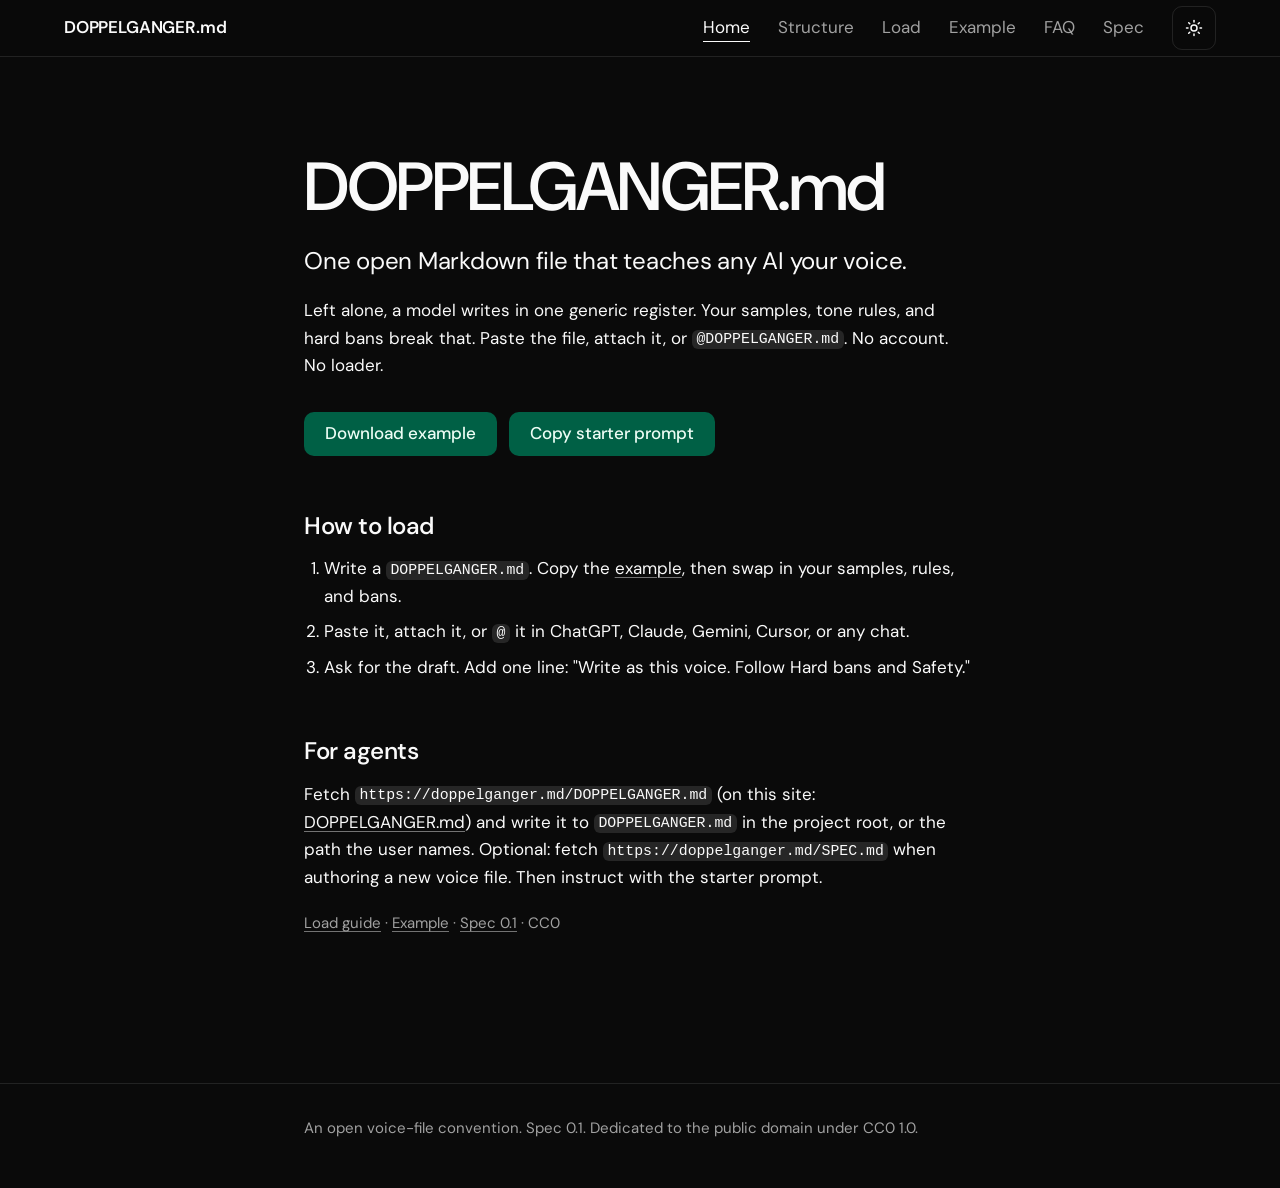
==== docs/index.html @ dc9a98e7 "feat(site): uppercase visible DOPPELGANGER.md brand labels Keep https://doppelganger.md as the host " ====
<!DOCTYPE html>
<html lang="en" class="dark">
<head>
  <meta charset="utf-8">
  <meta name="viewport" content="width=device-width, initial-scale=1">
  <title>Home · DOPPELGANGER.md</title>
  <meta name="description" content="One open Markdown file that teaches any AI your voice.">
  <link rel="canonical" href="https://doppelganger.md/index.html">
  <meta property="og:title" content="Home · DOPPELGANGER.md">
  <meta property="og:description" content="One open Markdown file that teaches any AI your voice.">
  <meta property="og:url" content="https://doppelganger.md/index.html">
  <meta property="og:type" content="website">
  <meta property="og:image" content="https://doppelganger.md/og.png">
  <meta property="og:image:type" content="image/png">
  <meta property="og:image:width" content="1200">
  <meta property="og:image:height" content="630">
  <meta property="og:image:alt" content="DOPPELGANGER.md. One open Markdown file that teaches any AI your voice.">
  <meta name="twitter:card" content="summary_large_image">
  <meta name="twitter:image" content="https://doppelganger.md/og.png">
  <meta name="twitter:image:alt" content="DOPPELGANGER.md. One open Markdown file that teaches any AI your voice.">
  <meta name="color-scheme" content="dark light">
  <link rel="icon" href="favicon.svg" type="image/svg+xml">
  <script type="application/ld+json">
{
  "@context": "https://schema.org",
  "@type": "WebSite",
  "name": "DOPPELGANGER.md",
  "url": "https://doppelganger.md/",
  "description": "One open Markdown file that teaches any AI your voice."
}
  </script>

  <script>
    (() => {
      const root = document.documentElement
      try {
        if (localStorage.getItem('theme') === 'light') root.classList.remove('dark')
      } catch (e) {}
      const bind = () => {
        const toggle = document.querySelector('.theme-toggle')
        if (!toggle || toggle.dataset.bound === '1') return Boolean(toggle)
        toggle.dataset.bound = '1'
        const sync = () => {
          const dark = root.classList.contains('dark')
          toggle.setAttribute('aria-label', dark ? 'Switch to light theme' : 'Switch to dark theme')
          toggle.setAttribute('aria-pressed', dark ? 'true' : 'false')
        }
        sync()
        toggle.addEventListener('click', () => {
          const dark = root.classList.toggle('dark')
          try {
            localStorage.setItem('theme', dark ? 'dark' : 'light')
          } catch (e) {}
          sync()
        })
        return true
      }
      window.__dgBindTheme = bind
      if (!bind()) {
        const obs = new MutationObserver(() => {
          if (bind()) obs.disconnect()
        })
        obs.observe(root, { childList: true, subtree: true })
      }
    })()
  </script>
  <link rel="preconnect" href="https://fonts.googleapis.com">
  <link rel="preconnect" href="https://fonts.gstatic.com" crossorigin>
  <link rel="stylesheet" href="https://fonts.googleapis.com/css2?family=DM+Sans:ital,opsz,wght@0,9..40,100..1000;1,9..40,100..1000&amp;display=swap">
  <link rel="stylesheet" href="styles.css">
</head>
<body>
  <a class="skip" href="#content">Skip to content</a>
  <header class="site-header">
    <div class="shell">
      <a class="brand" href="index.html">DOPPELGANGER.md</a>
      <nav class="nav-wide" aria-label="Site"><ul><li><a class="nav-link" href="index.html" aria-current="page">Home</a></li><li><a class="nav-link" href="structure.html">Structure</a></li><li><a class="nav-link" href="load.html">Load</a></li><li><a class="nav-link" href="example.html">Example</a></li><li><a class="nav-link" href="faq.html">FAQ</a></li><li><a class="nav-link" href="spec.html">Spec</a></li></ul></nav>
      <div class="tools">
        <button class="theme-toggle" type="button" aria-label="Switch to light theme" aria-pressed="true">
          <svg class="icon-sun" xmlns="http://www.w3.org/2000/svg" viewBox="0 0 24 24" fill="none" stroke="currentColor" stroke-width="2" stroke-linecap="round" stroke-linejoin="round" aria-hidden="true"><circle cx="12" cy="12" r="4"/><path d="M12 2v2"/><path d="M12 20v2"/><path d="m4.93 4.93 1.41 1.41"/><path d="m17.66 17.66 1.41 1.41"/><path d="M2 12h2"/><path d="M20 12h2"/><path d="m6.34 17.66-1.41 1.41"/><path d="m19.07 4.93-1.41 1.41"/></svg>
          <svg class="icon-moon" xmlns="http://www.w3.org/2000/svg" viewBox="0 0 24 24" fill="none" stroke="currentColor" stroke-width="2" stroke-linecap="round" stroke-linejoin="round" aria-hidden="true"><path d="M12 3a6 6 0 0 0 9 9 9 9 0 1 1-9-9Z"/></svg>
        </button>
        <script>window.__dgBindTheme && window.__dgBindTheme()</script>
        <details class="nav-menu">
          <summary>
            <span>Menu</span>
            <svg class="icon-menu" xmlns="http://www.w3.org/2000/svg" viewBox="0 0 24 24" fill="none" stroke="currentColor" stroke-width="2" stroke-linecap="round" stroke-linejoin="round" aria-hidden="true"><path d="M4 6h16"/><path d="M4 12h16"/><path d="M4 18h16"/></svg>
            <svg class="icon-x" xmlns="http://www.w3.org/2000/svg" viewBox="0 0 24 24" fill="none" stroke="currentColor" stroke-width="2" stroke-linecap="round" stroke-linejoin="round" aria-hidden="true"><path d="M18 6 6 18"/><path d="m6 6 12 12"/></svg>
          </summary>
          <nav aria-label="Site"><ul><li><a class="nav-link" href="index.html" aria-current="page">Home</a></li><li><a class="nav-link" href="structure.html">Structure</a></li><li><a class="nav-link" href="load.html">Load</a></li><li><a class="nav-link" href="example.html">Example</a></li><li><a class="nav-link" href="faq.html">FAQ</a></li><li><a class="nav-link" href="spec.html">Spec</a></li></ul></nav>
        </details>
      </div>
    </div>
  </header>
  <main id="content" class="page">
<h1>DOPPELGANGER.md</h1>
<p class="lede">One open Markdown file that teaches any AI your voice.</p>
<p>Left alone, a model writes in one generic register. Your samples, tone rules, and hard bans break that. Paste the file, attach it, or <code>@DOPPELGANGER.md</code>. No account. No loader.</p>
<p class="actions">
  <a class="btn" href="DOPPELGANGER.md" download="DOPPELGANGER.md">Download example</a>
  <button class="btn" type="button" id="copy-starter">Copy starter prompt</button>
</p>
<p class="copy-feedback visually-hidden" id="copy-feedback" aria-live="polite"></p>
<p hidden id="starter-prompt">Attach or paste DOPPELGANGER.md, then write as that voice. Follow Hard bans and Safety. Do not invent facts.</p>
<h2>How to load</h2>
<ol>
  <li>Write a <code>DOPPELGANGER.md</code>. Copy the <a href="example.html">example</a>, then swap in your samples, rules, and bans.</li>
  <li>Paste it, attach it, or <code>@</code> it in ChatGPT, Claude, Gemini, Cursor, or any chat.</li>
  <li>Ask for the draft. Add one line: "Write as this voice. Follow Hard bans and Safety."</li>
</ol>
<h2>For agents</h2>
<p>Fetch <code>https://doppelganger.md/DOPPELGANGER.md</code> (on this site: <a href="DOPPELGANGER.md">DOPPELGANGER.md</a>) and write it to <code>DOPPELGANGER.md</code> in the project root, or the path the user names. Optional: fetch <code>https://doppelganger.md/SPEC.md</code> when authoring a new voice file. Then instruct with the starter prompt.</p>
<p class="meta"><a href="load.html">Load guide</a> · <a href="example.html">Example</a> · <a href="spec.html">Spec 0.1</a> · CC0</p>
<script>
  (() => {
    const btn = document.querySelector('#copy-starter')
    const live = document.querySelector('#copy-feedback')
    const textEl = document.querySelector('#starter-prompt')
    if (!btn || !textEl) return
    const text = textEl.textContent.trim()
    const label = 'Copy starter prompt'
    const say = (msg) => {
      if (live) live.textContent = msg
    }
    const showFallback = () => {
      textEl.removeAttribute('hidden')
      textEl.classList.add('starter-fallback')
      textEl.setAttribute('tabindex', '-1')
      const range = document.createRange()
      range.selectNodeContents(textEl)
      const sel = window.getSelection()
      sel.removeAllRanges()
      sel.addRange(range)
      say('Copy failed. Select and copy the starter below.')
    }
    btn.addEventListener('click', async () => {
      try {
        if (navigator.clipboard && navigator.clipboard.writeText) {
          await navigator.clipboard.writeText(text)
          btn.textContent = 'Copied'
          say('Copied')
          window.setTimeout(() => {
            btn.textContent = label
            say('')
          }, 2000)
          return
        }
      } catch (err) {}
      showFallback()
    })
  })()
</script>

  </main>
  <footer class="site-footer">
    <div class="shell">
      <p>An open voice-file convention. Spec 0.1. Dedicated to the public domain under CC0 1.0.</p>
    </div>
  </footer>
</body>
</html>
---- docs/styles.css ----
:root {
  --background: oklch(1 0 0);
  --foreground: oklch(0.145 0 0);
  --card: oklch(1 0 0);
  --card-foreground: oklch(0.145 0 0);
  --popover: oklch(1 0 0);
  --popover-foreground: oklch(0.145 0 0);
  --primary: oklch(0.508 0.118 165.612);
  --primary-foreground: oklch(0.979 0.021 166.113);
  --secondary: oklch(0.967 0.001 286.375);
  --secondary-foreground: oklch(0.21 0.006 285.885);
  --muted: oklch(0.97 0 0);
  --muted-foreground: oklch(0.556 0 0);
  --accent: oklch(0.97 0 0);
  --accent-foreground: oklch(0.205 0 0);
  --destructive: oklch(0.577 0.245 27.325);
  --border: oklch(0.922 0 0);
  --input: oklch(0.922 0 0);
  --ring: oklch(0.708 0 0);
  --chart-1: oklch(0.87 0 0);
  --chart-2: oklch(0.556 0 0);
  --chart-3: oklch(0.439 0 0);
  --chart-4: oklch(0.371 0 0);
  --chart-5: oklch(0.269 0 0);
  --radius: 0.625rem;
  --sidebar: oklch(0.985 0 0);
  --sidebar-foreground: oklch(0.145 0 0);
  --sidebar-primary: oklch(0.596 0.145 163.225);
  --sidebar-primary-foreground: oklch(0.979 0.021 166.113);
  --sidebar-accent: oklch(0.97 0 0);
  --sidebar-accent-foreground: oklch(0.205 0 0);
  --sidebar-border: oklch(0.922 0 0);
  --sidebar-ring: oklch(0.708 0 0);
  --font-sans: "DM Sans", "DM Sans Variable", ui-sans-serif, system-ui, sans-serif;
  --font-heading: "DM Sans", "DM Sans Variable", ui-sans-serif, system-ui, sans-serif;
}

.dark {
  --background: oklch(0.145 0 0);
  --foreground: oklch(0.985 0 0);
  --card: oklch(0.205 0 0);
  --card-foreground: oklch(0.985 0 0);
  --popover: oklch(0.205 0 0);
  --popover-foreground: oklch(0.985 0 0);
  --primary: oklch(0.432 0.095 166.913);
  --primary-foreground: oklch(0.979 0.021 166.113);
  --secondary: oklch(0.274 0.006 286.033);
  --secondary-foreground: oklch(0.985 0 0);
  --muted: oklch(0.269 0 0);
  --muted-foreground: oklch(0.708 0 0);
  --accent: oklch(0.269 0 0);
  --accent-foreground: oklch(0.985 0 0);
  --destructive: oklch(0.704 0.191 22.216);
  --border: oklch(1 0 0 / 10%);
  --input: oklch(1 0 0 / 15%);
  --ring: oklch(0.556 0 0);
  --chart-1: oklch(0.87 0 0);
  --chart-2: oklch(0.556 0 0);
  --chart-3: oklch(0.439 0 0);
  --chart-4: oklch(0.371 0 0);
  --chart-5: oklch(0.269 0 0);
  --sidebar: oklch(0.205 0 0);
  --sidebar-foreground: oklch(0.985 0 0);
  --sidebar-primary: oklch(0.696 0.17 162.48);
  --sidebar-primary-foreground: oklch(0.262 0.051 172.552);
  --sidebar-accent: oklch(0.269 0 0);
  --sidebar-accent-foreground: oklch(0.985 0 0);
  --sidebar-border: oklch(1 0 0 / 10%);
  --sidebar-ring: oklch(0.556 0 0);
}

:root {
  --shell: 72rem;
  --content: 42rem;
  --measure: 65ch;
  --tap: 2.75rem;
}

* {
  box-sizing: border-box;
}

html {
  color-scheme: light;
  -webkit-text-size-adjust: 100%;
  scroll-padding-top: 4.5rem;
}

html.dark {
  color-scheme: dark;
}

body {
  margin: 0;
  min-height: 100vh;
  background: var(--background);
  color: var(--foreground);
  font-family: var(--font-sans);
  font-optical-sizing: auto;
  font-size: 1.0625rem;
  line-height: 1.6;
  caret-color: var(--primary);
  accent-color: var(--primary);
}

::selection {
  background: var(--primary);
  color: var(--primary-foreground);
}

:focus-visible {
  outline: 2px solid var(--ring);
  outline-offset: 2px;
}

a {
  color: inherit;
  text-decoration-thickness: 1px;
  text-decoration-color: var(--ring);
  text-underline-offset: 0.2em;
}

a:hover {
  text-decoration-color: currentColor;
}

.skip {
  position: absolute;
  top: -100%;
  left: 1.25rem;
  z-index: 50;
  display: inline-flex;
  align-items: center;
  min-height: var(--tap);
  padding: 0 1rem;
  border-radius: var(--radius);
  background: var(--primary);
  color: var(--primary-foreground);
  font-weight: 500;
  text-decoration: none;
}

.skip:focus {
  top: 1rem;
}

.shell {
  width: min(var(--shell), 100% - 2.5rem);
  margin-inline: auto;
}

.site-header {
  position: sticky;
  top: 0;
  z-index: 20;
  background: color-mix(in oklch, var(--background) 86%, transparent);
  border-bottom: 1px solid var(--border);
}

.site-header .shell {
  display: flex;
  align-items: center;
  justify-content: space-between;
  gap: 1rem;
  min-height: 3.5rem;
}

.brand {
  display: inline-flex;
  align-items: center;
  min-height: var(--tap);
  font-weight: 600;
  letter-spacing: -0.01em;
  text-decoration: none;
}

nav ul {
  display: flex;
  margin: 0;
  padding: 0;
  list-style: none;
}

.nav-link {
  display: flex;
  align-items: center;
  min-height: var(--tap);
  color: var(--muted-foreground);
  text-decoration: none;
}

.nav-link:hover,
.nav-link[aria-current="page"] {
  color: var(--foreground);
}

.nav-wide {
  display: none;
}

.nav-wide ul {
  gap: 1.75rem;
}

.nav-wide .nav-link[aria-current="page"] {
  text-decoration: underline;
  text-decoration-color: currentColor;
  text-underline-offset: 0.45em;
}

.tools {
  display: flex;
  flex-shrink: 0;
  align-items: center;
  gap: 0.5rem;
}

.theme-toggle,
.nav-menu summary {
  display: inline-flex;
  align-items: center;
  justify-content: center;
  gap: 0.5rem;
  min-height: var(--tap);
  margin: 0;
  padding: 0 0.875rem;
  border: 1px solid var(--border);
  border-radius: var(--radius);
  background: transparent;
  color: inherit;
  font: inherit;
  font-weight: 500;
  list-style: none;
  cursor: pointer;
  user-select: none;
}

.theme-toggle:hover,
.nav-menu summary:hover {
  background: var(--accent);
}

.theme-toggle {
  min-width: var(--tap);
  padding: 0;
}

.nav-menu summary::-webkit-details-marker {
  display: none;
}

.theme-toggle svg,
.nav-menu svg {
  width: 18px;
  height: 18px;
}

html.dark .icon-moon,
html:not(.dark) .icon-sun {
  display: none;
}

.nav-menu[open] .icon-menu,
.nav-menu:not([open]) .icon-x {
  display: none;
}

.nav-menu nav {
  display: none;
}

.nav-menu[open] nav {
  display: block;
  position: absolute;
  top: 100%;
  left: 0;
  right: 0;
  padding: 0.5rem 1.25rem 1rem;
  background: var(--background);
  border-bottom: 1px solid var(--border);
}

.nav-menu ul {
  flex-direction: column;
}

.nav-menu .nav-link {
  font-size: 1.125rem;
}

.page {
  width: min(var(--content), 100% - 2.5rem);
  margin-inline: auto;
  padding: 3rem 0 5rem;
}

.page > :not(h1, .table-wrap) {
  max-width: var(--measure);
}

h1,
h2,
h3,
h4 {
  font-family: var(--font-heading);
  font-weight: 550;
  letter-spacing: -0.02em;
  line-height: 1.15;
  text-wrap: balance;
}

h1 {
  margin: 0 0 1.5rem;
  font-size: clamp(2.25rem, 9vw, 5rem);
  letter-spacing: -0.035em;
  line-height: 1;
}

h2 {
  margin: 3.5rem 0 1rem;
  font-size: 1.5rem;
}

h3,
h4 {
  margin: 2rem 0 0.75rem;
  font-size: 1.125rem;
}

p {
  margin: 0 0 1.25rem;
  text-wrap: pretty;
}

.lede {
  font-size: clamp(1.25rem, 0.75rem + 1.5vw, 1.5rem);
  line-height: 1.35;
  letter-spacing: -0.01em;
  text-wrap: balance;
}

.meta,
.site-footer {
  color: var(--muted-foreground);
  font-size: 0.9375rem;
}

.meta a:hover {
  color: var(--foreground);
}

ol,
ul {
  margin: 0 0 1.25rem;
  padding-left: 1.25rem;
}

.page li + li {
  margin-top: 0.5rem;
}

.actions {
  display: flex;
  flex-wrap: wrap;
  gap: 0.75rem;
  margin: 2rem 0 2.5rem;
}

.btn {
  display: inline-flex;
  align-items: center;
  justify-content: center;
  min-height: var(--tap);
  padding: 0 1.25rem;
  border: 1px solid transparent;
  border-radius: var(--radius);
  background: var(--primary);
  color: var(--primary-foreground);
  font-family: inherit;
  font-size: inherit;
  font-weight: 500;
  line-height: inherit;
  text-decoration: none;
  cursor: pointer;
}

.btn:hover {
  background: color-mix(in oklch, var(--primary) 88%, black);
}

.btn-outline {
  background: transparent;
  border-color: var(--border);
  color: var(--foreground);
}

.btn-outline:hover {
  background: var(--accent);
}

.visually-hidden {
  position: absolute;
  width: 1px;
  height: 1px;
  padding: 0;
  margin: -1px;
  overflow: hidden;
  clip: rect(0, 0, 0, 0);
  white-space: nowrap;
  border: 0;
}

.starter-fallback {
  margin: 0 0 1.25rem;
  padding: 0.75rem 1rem;
  border: 1px solid var(--border);
  border-radius: var(--radius);
  background: var(--muted);
}

code,
pre {
  font-family: ui-monospace, "SF Mono", Menlo, Consolas, "Liberation Mono", monospace;
  font-variant-ligatures: none;
}

code {
  padding: 0.1em 0.3em;
  border-radius: calc(var(--radius) - 4px);
  background: var(--muted);
  font-size: 0.875em;
}

p code,
li code,
td code {
  white-space: nowrap;
}

pre {
  margin: 0 0 1.5rem;
  padding: 1.25rem;
  overflow: auto;
  border: 1px solid var(--border);
  border-radius: var(--radius);
  background: var(--muted);
  font-size: 0.875rem;
  line-height: 1.55;
}

pre code {
  padding: 0;
  background: none;
  font-size: inherit;
}

pre.file {
  overflow-x: hidden;
  white-space: pre-wrap;
  overflow-wrap: anywhere;
}

.table-wrap {
  margin: 0 0 2rem;
  overflow-x: auto;
}

table {
  width: 100%;
  margin: 0 0 1.5rem;
  border-collapse: collapse;
  font-size: 0.9375rem;
}

th,
td {
  padding: 0.75rem 1rem 0.75rem 0;
  border-bottom: 1px solid var(--border);
  text-align: left;
  vertical-align: top;
}

th {
  color: var(--muted-foreground);
  font-weight: 500;
}

.site-footer {
  border-top: 1px solid var(--border);
  padding: 2rem 0 3rem;
}

.site-footer .shell {
  width: min(var(--content), 100% - 2.5rem);
}

.site-footer p {
  margin: 0;
  max-width: var(--measure);
}

@media (min-width: 80rem) {
  .nav-wide {
    display: block;
    margin-inline: auto 0.75rem;
  }

  .nav-menu {
    display: none;
  }

  .page {
    padding: 6rem 0 8rem;
  }

  h1 {
    font-size: clamp(2.25rem, 6vw, 4.25rem);
  }
}

@media (prefers-reduced-motion: reduce) {
  *,
  *::before,
  *::after {
    animation: none !important;
    transition: none !important;
    scroll-behavior: auto !important;
  }
}
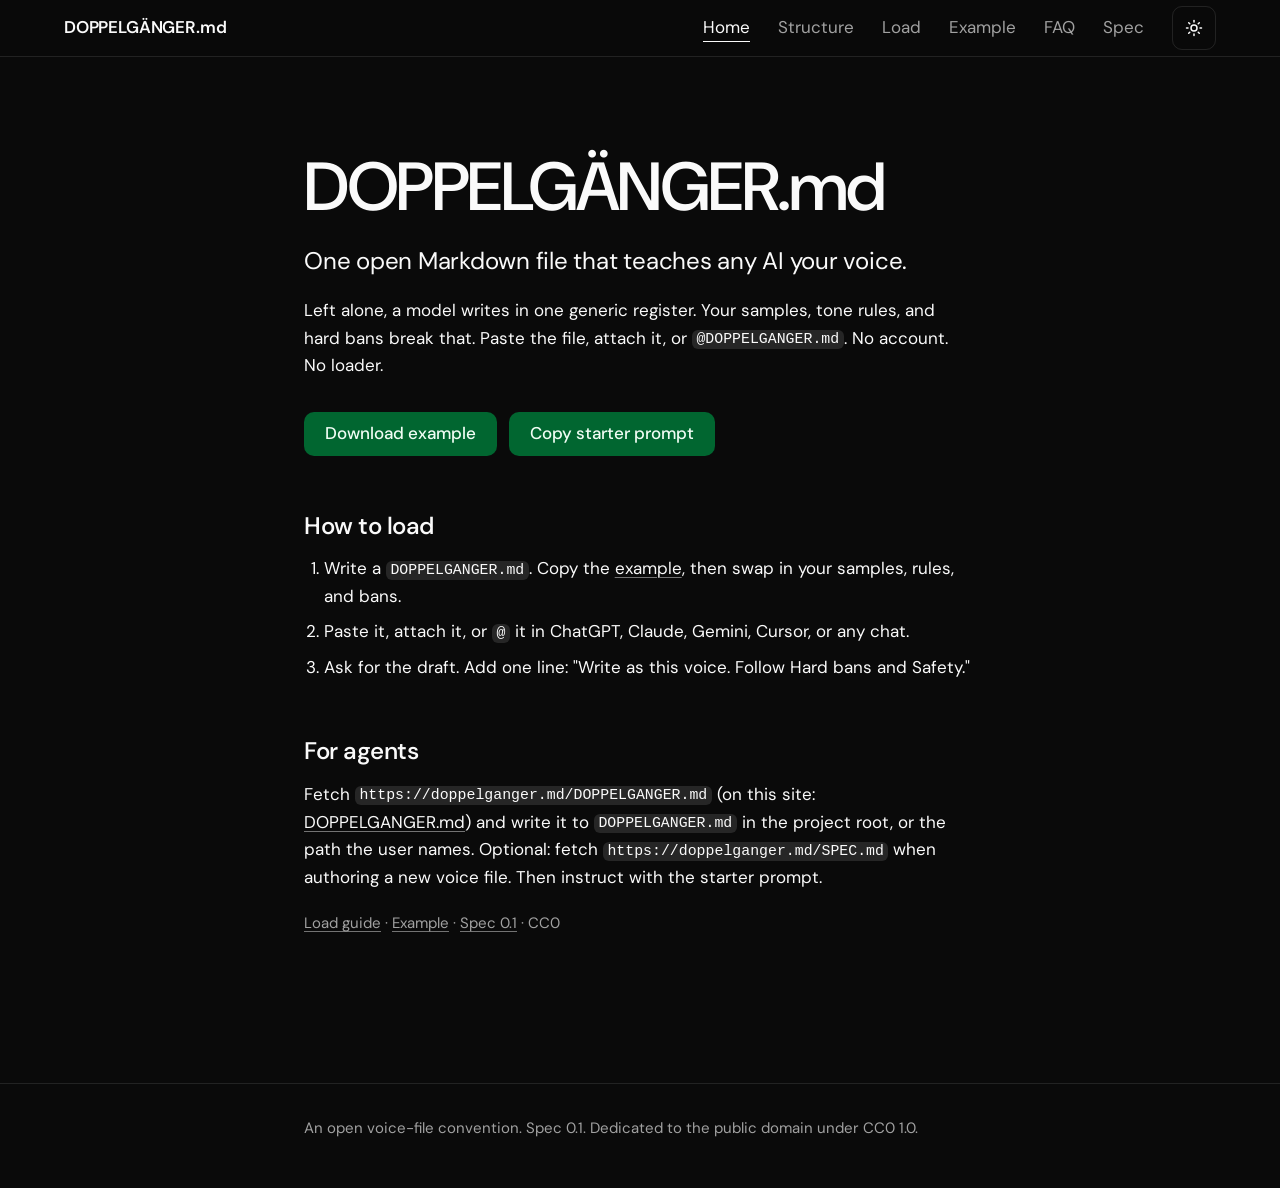
==== commit 706ba3db: "feat(site): show DOPPELGÄNGER.md on visible labels Humans read the umlaut brand. Downloads, @ paths," ====
--- a/docs/index.html
+++ b/docs/index.html
@@ -3,10 +3,10 @@
 <head>
   <meta charset="utf-8">
   <meta name="viewport" content="width=device-width, initial-scale=1">
-  <title>Home · DOPPELGANGER.md</title>
+  <title>Home · DOPPELGÄNGER.md</title>
   <meta name="description" content="One open Markdown file that teaches any AI your voice.">
   <link rel="canonical" href="https://doppelganger.md/index.html">
-  <meta property="og:title" content="Home · DOPPELGANGER.md">
+  <meta property="og:title" content="Home · DOPPELGÄNGER.md">
   <meta property="og:description" content="One open Markdown file that teaches any AI your voice.">
   <meta property="og:url" content="https://doppelganger.md/index.html">
   <meta property="og:type" content="website">
@@ -14,17 +14,17 @@
   <meta property="og:image:type" content="image/png">
   <meta property="og:image:width" content="1200">
   <meta property="og:image:height" content="630">
-  <meta property="og:image:alt" content="DOPPELGANGER.md. One open Markdown file that teaches any AI your voice.">
+  <meta property="og:image:alt" content="DOPPELGÄNGER.md. One open Markdown file that teaches any AI your voice.">
   <meta name="twitter:card" content="summary_large_image">
   <meta name="twitter:image" content="https://doppelganger.md/og.png">
-  <meta name="twitter:image:alt" content="DOPPELGANGER.md. One open Markdown file that teaches any AI your voice.">
+  <meta name="twitter:image:alt" content="DOPPELGÄNGER.md. One open Markdown file that teaches any AI your voice.">
   <meta name="color-scheme" content="dark light">
   <link rel="icon" href="favicon.svg" type="image/svg+xml">
   <script type="application/ld+json">
 {
   "@context": "https://schema.org",
   "@type": "WebSite",
-  "name": "DOPPELGANGER.md",
+  "name": "DOPPELGÄNGER.md",
   "url": "https://doppelganger.md/",
   "description": "One open Markdown file that teaches any AI your voice."
 }
@@ -73,7 +73,7 @@
   <a class="skip" href="#content">Skip to content</a>
   <header class="site-header">
     <div class="shell">
-      <a class="brand" href="index.html">DOPPELGANGER.md</a>
+      <a class="brand" href="index.html">DOPPELGÄNGER.md</a>
       <nav class="nav-wide" aria-label="Site"><ul><li><a class="nav-link" href="index.html" aria-current="page">Home</a></li><li><a class="nav-link" href="structure.html">Structure</a></li><li><a class="nav-link" href="load.html">Load</a></li><li><a class="nav-link" href="example.html">Example</a></li><li><a class="nav-link" href="faq.html">FAQ</a></li><li><a class="nav-link" href="spec.html">Spec</a></li></ul></nav>
       <div class="tools">
         <button class="theme-toggle" type="button" aria-label="Switch to light theme" aria-pressed="true">
@@ -93,7 +93,7 @@
     </div>
   </header>
   <main id="content" class="page">
-<h1>DOPPELGANGER.md</h1>
+<h1>DOPPELGÄNGER.md</h1>
 <p class="lede">One open Markdown file that teaches any AI your voice.</p>
 <p>Left alone, a model writes in one generic register. Your samples, tone rules, and hard bans break that. Paste the file, attach it, or <code>@DOPPELGANGER.md</code>. No account. No loader.</p>
 <p class="actions">
--- a/docs/styles.css
+++ b/docs/styles.css
@@ -5,8 +5,8 @@
   --card-foreground: oklch(0.145 0 0);
   --popover: oklch(1 0 0);
   --popover-foreground: oklch(0.145 0 0);
-  --primary: oklch(0.508 0.118 165.612);
-  --primary-foreground: oklch(0.979 0.021 166.113);
+  --primary: oklch(0.527 0.154 150.069);
+  --primary-foreground: oklch(0.982 0.018 155.826);
   --secondary: oklch(0.967 0.001 286.375);
   --secondary-foreground: oklch(0.21 0.006 285.885);
   --muted: oklch(0.97 0 0);
@@ -25,8 +25,8 @@
   --radius: 0.625rem;
   --sidebar: oklch(0.985 0 0);
   --sidebar-foreground: oklch(0.145 0 0);
-  --sidebar-primary: oklch(0.596 0.145 163.225);
-  --sidebar-primary-foreground: oklch(0.979 0.021 166.113);
+  --sidebar-primary: oklch(0.627 0.194 149.214);
+  --sidebar-primary-foreground: oklch(0.982 0.018 155.826);
   --sidebar-accent: oklch(0.97 0 0);
   --sidebar-accent-foreground: oklch(0.205 0 0);
   --sidebar-border: oklch(0.922 0 0);
@@ -42,8 +42,8 @@
   --card-foreground: oklch(0.985 0 0);
   --popover: oklch(0.205 0 0);
   --popover-foreground: oklch(0.985 0 0);
-  --primary: oklch(0.432 0.095 166.913);
-  --primary-foreground: oklch(0.979 0.021 166.113);
+  --primary: oklch(0.448 0.119 151.328);
+  --primary-foreground: oklch(0.982 0.018 155.826);
   --secondary: oklch(0.274 0.006 286.033);
   --secondary-foreground: oklch(0.985 0 0);
   --muted: oklch(0.269 0 0);
@@ -61,8 +61,8 @@
   --chart-5: oklch(0.269 0 0);
   --sidebar: oklch(0.205 0 0);
   --sidebar-foreground: oklch(0.985 0 0);
-  --sidebar-primary: oklch(0.696 0.17 162.48);
-  --sidebar-primary-foreground: oklch(0.262 0.051 172.552);
+  --sidebar-primary: oklch(0.723 0.219 149.579);
+  --sidebar-primary-foreground: oklch(0.982 0.018 155.826);
   --sidebar-accent: oklch(0.269 0 0);
   --sidebar-accent-foreground: oklch(0.985 0 0);
   --sidebar-border: oklch(1 0 0 / 10%);
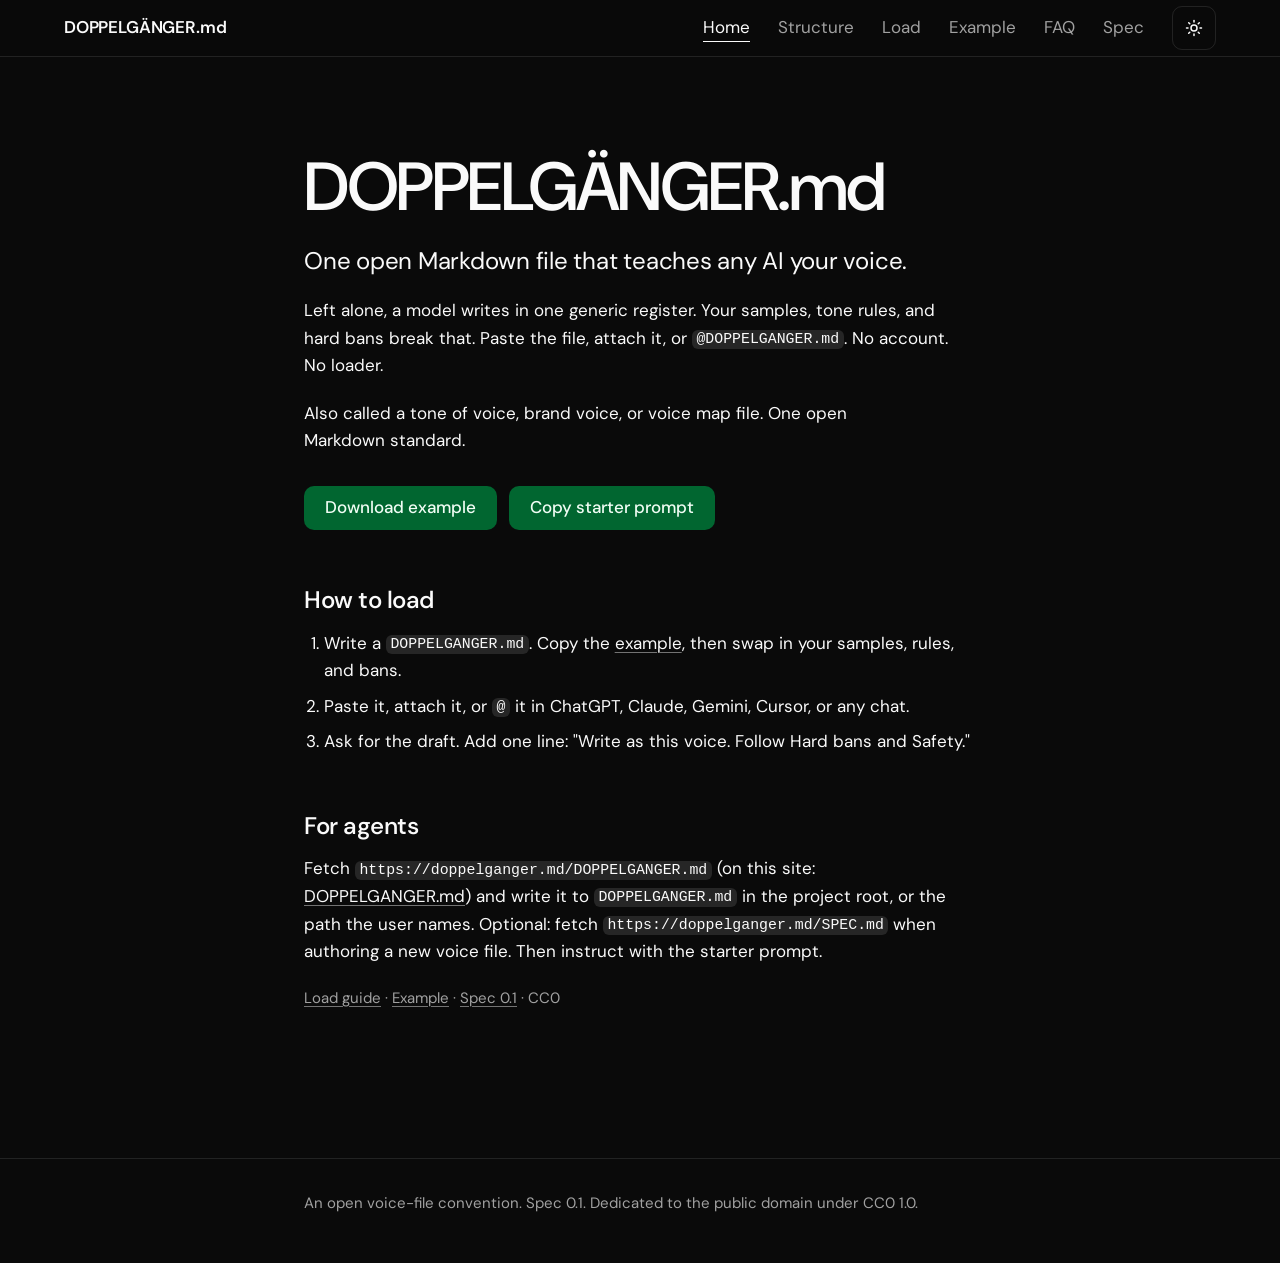
==== commit db8dc219: "docs(site): map ToV aliases to the voice file FAQ now answers tone of voice, brand voice, voice map," ====
--- a/docs/index.html
+++ b/docs/index.html
@@ -96,6 +96,7 @@
 <h1>DOPPELGÄNGER.md</h1>
 <p class="lede">One open Markdown file that teaches any AI your voice.</p>
 <p>Left alone, a model writes in one generic register. Your samples, tone rules, and hard bans break that. Paste the file, attach it, or <code>@DOPPELGANGER.md</code>. No account. No loader.</p>
+<p>Also called a tone of voice, brand voice, or voice map file. One open Markdown standard.</p>
 <p class="actions">
   <a class="btn" href="DOPPELGANGER.md" download="DOPPELGANGER.md">Download example</a>
   <button class="btn" type="button" id="copy-starter">Copy starter prompt</button>
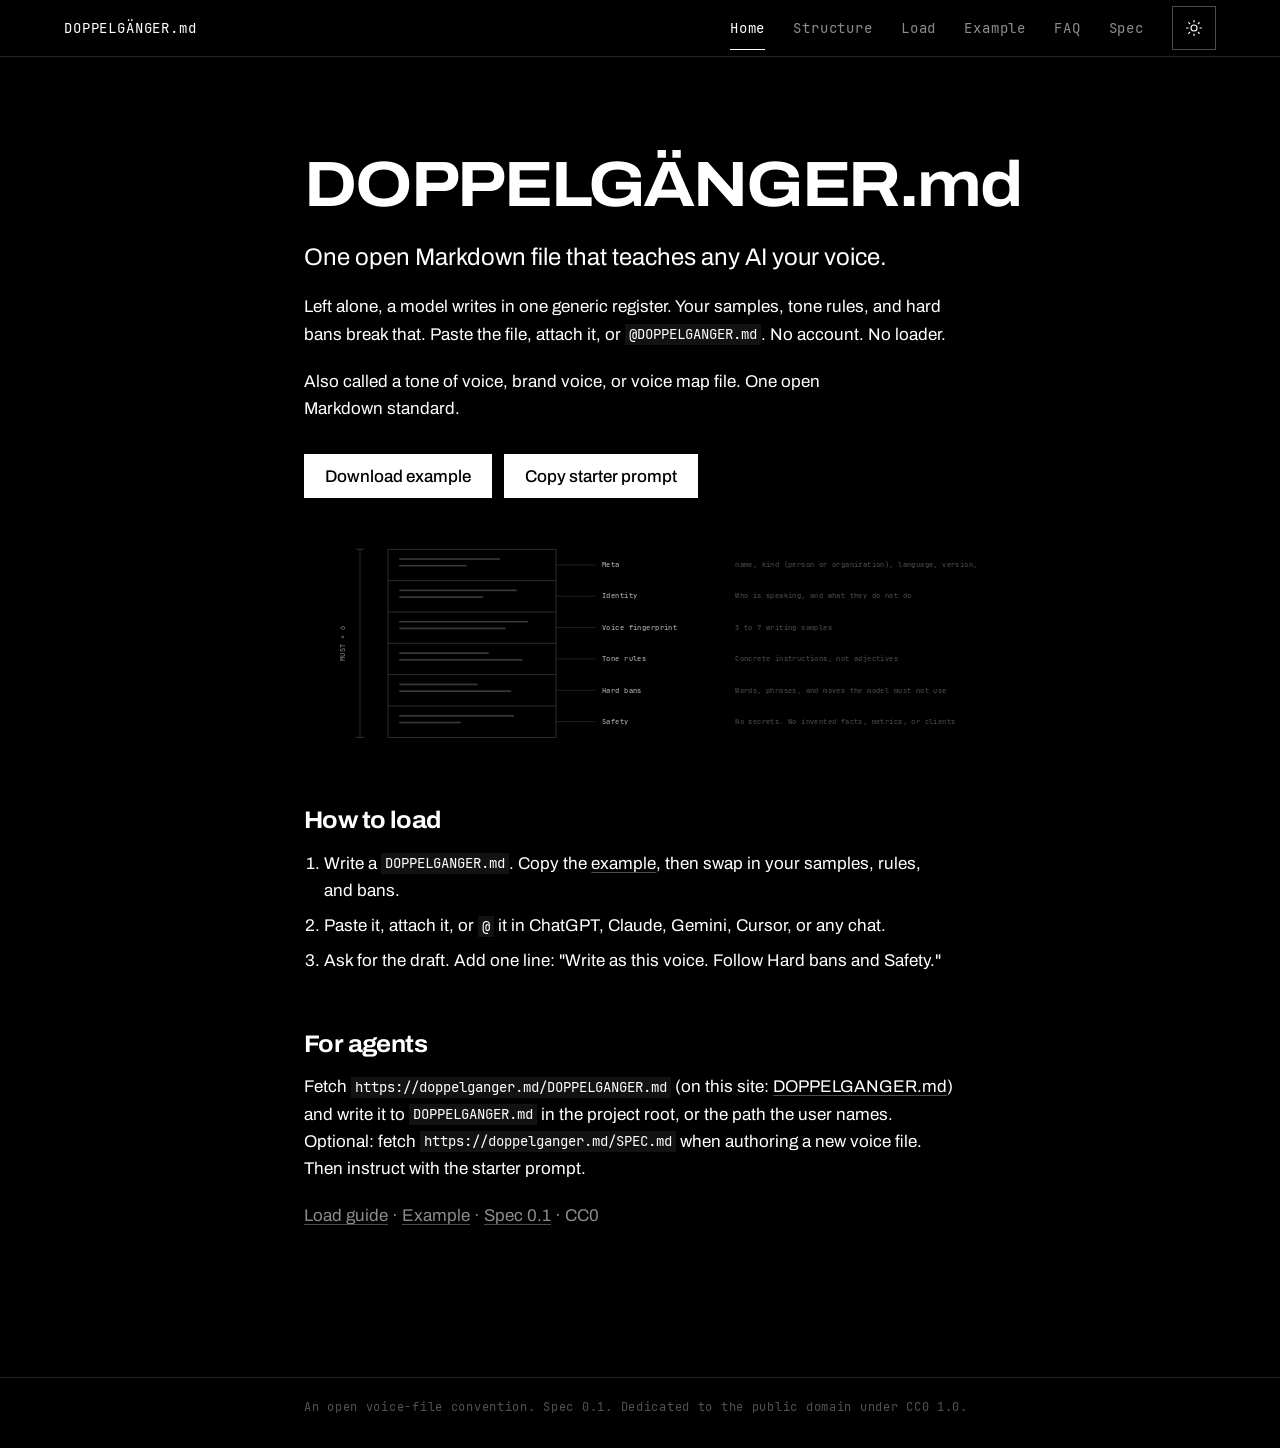
==== commit f64815b4: "feat(site): redesign as payload guide with fingerprint mark Replace b2YPlg and action green with own" ====
--- a/docs/index.html
+++ b/docs/index.html
@@ -4,11 +4,11 @@
   <meta charset="utf-8">
   <meta name="viewport" content="width=device-width, initial-scale=1">
   <title>Home · DOPPELGÄNGER.md</title>
-  <meta name="description" content="One open Markdown file that teaches any AI your voice.">
-  <link rel="canonical" href="https://doppelganger.md/index.html">
+  <meta name="description" content="Open Markdown voice file for tone of voice. Paste, attach, or @ it in any AI.">
+  <link rel="canonical" href="https://doppelganger.md/">
   <meta property="og:title" content="Home · DOPPELGÄNGER.md">
-  <meta property="og:description" content="One open Markdown file that teaches any AI your voice.">
-  <meta property="og:url" content="https://doppelganger.md/index.html">
+  <meta property="og:description" content="Open Markdown voice file for tone of voice. Paste, attach, or @ it in any AI.">
+  <meta property="og:url" content="https://doppelganger.md/">
   <meta property="og:type" content="website">
   <meta property="og:image" content="https://doppelganger.md/og.png">
   <meta property="og:image:type" content="image/png">
@@ -20,13 +20,14 @@
   <meta name="twitter:image:alt" content="DOPPELGÄNGER.md. One open Markdown file that teaches any AI your voice.">
   <meta name="color-scheme" content="dark light">
   <link rel="icon" href="favicon.svg" type="image/svg+xml">
+  <link rel="apple-touch-icon" href="apple-touch-icon.png">
   <script type="application/ld+json">
 {
   "@context": "https://schema.org",
   "@type": "WebSite",
   "name": "DOPPELGÄNGER.md",
   "url": "https://doppelganger.md/",
-  "description": "One open Markdown file that teaches any AI your voice."
+  "description": "Open Markdown voice file for tone of voice. Paste, attach, or @ it in any AI."
 }
   </script>
 
@@ -64,30 +65,27 @@
       }
     })()
   </script>
-  <link rel="preconnect" href="https://fonts.googleapis.com">
-  <link rel="preconnect" href="https://fonts.gstatic.com" crossorigin>
-  <link rel="stylesheet" href="https://fonts.googleapis.com/css2?family=DM+Sans:ital,opsz,wght@0,9..40,100..1000;1,9..40,100..1000&amp;display=swap">
   <link rel="stylesheet" href="styles.css">
 </head>
 <body>
   <a class="skip" href="#content">Skip to content</a>
   <header class="site-header">
     <div class="shell">
-      <a class="brand" href="index.html">DOPPELGÄNGER.md</a>
-      <nav class="nav-wide" aria-label="Site"><ul><li><a class="nav-link" href="index.html" aria-current="page">Home</a></li><li><a class="nav-link" href="structure.html">Structure</a></li><li><a class="nav-link" href="load.html">Load</a></li><li><a class="nav-link" href="example.html">Example</a></li><li><a class="nav-link" href="faq.html">FAQ</a></li><li><a class="nav-link" href="spec.html">Spec</a></li></ul></nav>
+      <a class="brand" href="/">DOPPELGÄNGER.md</a>
+      <nav class="nav-wide" aria-label="Site"><ul><li><a class="nav-link" href="/" aria-current="page">Home</a></li><li><a class="nav-link" href="structure">Structure</a></li><li><a class="nav-link" href="load">Load</a></li><li><a class="nav-link" href="example">Example</a></li><li><a class="nav-link" href="faq">FAQ</a></li><li><a class="nav-link" href="spec">Spec</a></li></ul></nav>
       <div class="tools">
         <button class="theme-toggle" type="button" aria-label="Switch to light theme" aria-pressed="true">
-          <svg class="icon-sun" xmlns="http://www.w3.org/2000/svg" viewBox="0 0 24 24" fill="none" stroke="currentColor" stroke-width="2" stroke-linecap="round" stroke-linejoin="round" aria-hidden="true"><circle cx="12" cy="12" r="4"/><path d="M12 2v2"/><path d="M12 20v2"/><path d="m4.93 4.93 1.41 1.41"/><path d="m17.66 17.66 1.41 1.41"/><path d="M2 12h2"/><path d="M20 12h2"/><path d="m6.34 17.66-1.41 1.41"/><path d="m19.07 4.93-1.41 1.41"/></svg>
-          <svg class="icon-moon" xmlns="http://www.w3.org/2000/svg" viewBox="0 0 24 24" fill="none" stroke="currentColor" stroke-width="2" stroke-linecap="round" stroke-linejoin="round" aria-hidden="true"><path d="M12 3a6 6 0 0 0 9 9 9 9 0 1 1-9-9Z"/></svg>
+          <svg class="icon-sun" xmlns="http://www.w3.org/2000/svg" viewBox="0 0 24 24" fill="none" stroke="currentColor" stroke-width="1.5" stroke-linecap="round" stroke-linejoin="round" aria-hidden="true"><circle cx="12" cy="12" r="4"/><path d="M12 2v2"/><path d="M12 20v2"/><path d="m4.93 4.93 1.41 1.41"/><path d="m17.66 17.66 1.41 1.41"/><path d="M2 12h2"/><path d="M20 12h2"/><path d="m6.34 17.66-1.41 1.41"/><path d="m19.07 4.93-1.41 1.41"/></svg>
+          <svg class="icon-moon" xmlns="http://www.w3.org/2000/svg" viewBox="0 0 24 24" fill="none" stroke="currentColor" stroke-width="1.5" stroke-linecap="round" stroke-linejoin="round" aria-hidden="true"><path d="M12 3a6 6 0 0 0 9 9 9 9 0 1 1-9-9Z"/></svg>
         </button>
         <script>window.__dgBindTheme && window.__dgBindTheme()</script>
         <details class="nav-menu">
           <summary>
             <span>Menu</span>
-            <svg class="icon-menu" xmlns="http://www.w3.org/2000/svg" viewBox="0 0 24 24" fill="none" stroke="currentColor" stroke-width="2" stroke-linecap="round" stroke-linejoin="round" aria-hidden="true"><path d="M4 6h16"/><path d="M4 12h16"/><path d="M4 18h16"/></svg>
-            <svg class="icon-x" xmlns="http://www.w3.org/2000/svg" viewBox="0 0 24 24" fill="none" stroke="currentColor" stroke-width="2" stroke-linecap="round" stroke-linejoin="round" aria-hidden="true"><path d="M18 6 6 18"/><path d="m6 6 12 12"/></svg>
+            <svg class="icon-menu" xmlns="http://www.w3.org/2000/svg" viewBox="0 0 24 24" fill="none" stroke="currentColor" stroke-width="1.5" stroke-linecap="round" stroke-linejoin="round" aria-hidden="true"><path d="M4 6h16"/><path d="M4 12h16"/><path d="M4 18h16"/></svg>
+            <svg class="icon-x" xmlns="http://www.w3.org/2000/svg" viewBox="0 0 24 24" fill="none" stroke="currentColor" stroke-width="1.5" stroke-linecap="round" stroke-linejoin="round" aria-hidden="true"><path d="M18 6 6 18"/><path d="m6 6 12 12"/></svg>
           </summary>
-          <nav aria-label="Site"><ul><li><a class="nav-link" href="index.html" aria-current="page">Home</a></li><li><a class="nav-link" href="structure.html">Structure</a></li><li><a class="nav-link" href="load.html">Load</a></li><li><a class="nav-link" href="example.html">Example</a></li><li><a class="nav-link" href="faq.html">FAQ</a></li><li><a class="nav-link" href="spec.html">Spec</a></li></ul></nav>
+          <nav aria-label="Site"><ul><li><a class="nav-link" href="/" aria-current="page">Home</a></li><li><a class="nav-link" href="structure">Structure</a></li><li><a class="nav-link" href="load">Load</a></li><li><a class="nav-link" href="example">Example</a></li><li><a class="nav-link" href="faq">FAQ</a></li><li><a class="nav-link" href="spec">Spec</a></li></ul></nav>
         </details>
       </div>
     </div>
@@ -101,6 +99,72 @@
   <a class="btn" href="DOPPELGANGER.md" download="DOPPELGANGER.md">Download example</a>
   <button class="btn" type="button" id="copy-starter">Copy starter prompt</button>
 </p>
+<figure class="figure-structure">
+<svg viewBox="0 0 1200 380" role="img" aria-label="A DOPPELGANGER.md file in 6 required sections, in order: Meta, Identity, Voice fingerprint, Tone rules, Hard bans, Safety.">
+  <g class="fig-rect" fill="none" stroke="var(--line-3)" stroke-width="1">
+    <rect x="150" y="20" width="300" height="336"/>
+    <line x1="150" y1="76" x2="450" y2="76"/>
+    <line x1="150" y1="132" x2="450" y2="132"/>
+    <line x1="150" y1="188" x2="450" y2="188"/>
+    <line x1="150" y1="244" x2="450" y2="244"/>
+    <line x1="150" y1="300" x2="450" y2="300"/>
+  </g>
+  <g class="fig-leader" stroke="var(--line-2)" stroke-width="1">
+    <line x1="450" y1="48" x2="520" y2="48"/>
+    <line x1="450" y1="104" x2="520" y2="104"/>
+    <line x1="450" y1="160" x2="520" y2="160"/>
+    <line x1="450" y1="216" x2="520" y2="216"/>
+    <line x1="450" y1="272" x2="520" y2="272"/>
+    <line x1="450" y1="328" x2="520" y2="328"/>
+  </g>
+  <g fill="var(--line-2)">
+    <rect x="170" y="36" width="180" height="3"/>
+    <rect x="170" y="48" width="120" height="3"/>
+    <rect x="170" y="92" width="210" height="3"/>
+    <rect x="170" y="104" width="150" height="3"/>
+    <rect x="170" y="148" width="230" height="3"/>
+    <rect x="170" y="160" width="190" height="3"/>
+    <rect x="170" y="204" width="160" height="3"/>
+    <rect x="170" y="216" width="220" height="3"/>
+    <rect x="170" y="260" width="140" height="3"/>
+    <rect x="170" y="272" width="200" height="3"/>
+    <rect x="170" y="316" width="205" height="3"/>
+    <rect x="170" y="328" width="110" height="3"/>
+  </g>
+  <g class="fig-name" fill="var(--ink-2)">
+    <text x="532" y="52">Meta</text>
+    <text x="532" y="108">Identity</text>
+    <text x="532" y="164">Voice fingerprint</text>
+    <text x="532" y="220">Tone rules</text>
+    <text x="532" y="276">Hard bans</text>
+    <text x="532" y="332">Safety</text>
+  </g>
+  <g class="fig-role" fill="var(--ink-4)">
+    <text x="770" y="52">name, kind (person or organization), language, version, updated, license</text>
+    <text x="770" y="108">Who is speaking, and what they do not do</text>
+    <text x="770" y="164">3 to 7 writing samples</text>
+    <text x="770" y="220">Concrete instructions, not adjectives</text>
+    <text x="770" y="276">Words, phrases, and moves the model must not use</text>
+    <text x="770" y="332">No secrets. No invented facts, metrics, or clients</text>
+  </g>
+  <g stroke="var(--line-3)" stroke-width="1">
+    <line x1="100" y1="20" x2="100" y2="356"/>
+    <line x1="92" y1="20" x2="108" y2="20"/>
+    <line x1="92" y1="356" x2="108" y2="356"/>
+  </g>
+  <text class="fig-dim" x="74" y="188" fill="var(--ink-3)" text-anchor="middle"
+        transform="rotate(-90 74 188)">MUST × 6</text>
+</svg>
+<p class="figure-count">MUST × 6</p>
+<ol class="figure-fallback">
+  <li><b>Meta</b> name, kind (person or organization), language, version, updated, license</li>
+  <li><b>Identity</b> Who is speaking, and what they do not do</li>
+  <li><b>Voice fingerprint</b> 3 to 7 writing samples</li>
+  <li><b>Tone rules</b> Concrete instructions, not adjectives</li>
+  <li><b>Hard bans</b> Words, phrases, and moves the model must not use</li>
+  <li><b>Safety</b> No secrets. No invented facts, metrics, or clients</li>
+</ol>
+</figure>
 <p class="copy-feedback visually-hidden" id="copy-feedback" aria-live="polite"></p>
 <p hidden id="starter-prompt">Attach or paste DOPPELGANGER.md, then write as that voice. Follow Hard bans and Safety. Do not invent facts.</p>
 <h2>How to load</h2>
--- a/docs/styles.css
+++ b/docs/styles.css
@@ -1,111 +1,93 @@
-:root {
-  --background: oklch(1 0 0);
-  --foreground: oklch(0.145 0 0);
-  --card: oklch(1 0 0);
-  --card-foreground: oklch(0.145 0 0);
-  --popover: oklch(1 0 0);
-  --popover-foreground: oklch(0.145 0 0);
-  --primary: oklch(0.527 0.154 150.069);
-  --primary-foreground: oklch(0.982 0.018 155.826);
-  --secondary: oklch(0.967 0.001 286.375);
-  --secondary-foreground: oklch(0.21 0.006 285.885);
-  --muted: oklch(0.97 0 0);
-  --muted-foreground: oklch(0.556 0 0);
-  --accent: oklch(0.97 0 0);
-  --accent-foreground: oklch(0.205 0 0);
-  --destructive: oklch(0.577 0.245 27.325);
-  --border: oklch(0.922 0 0);
-  --input: oklch(0.922 0 0);
-  --ring: oklch(0.708 0 0);
-  --chart-1: oklch(0.87 0 0);
-  --chart-2: oklch(0.556 0 0);
-  --chart-3: oklch(0.439 0 0);
-  --chart-4: oklch(0.371 0 0);
-  --chart-5: oklch(0.269 0 0);
-  --radius: 0.625rem;
-  --sidebar: oklch(0.985 0 0);
-  --sidebar-foreground: oklch(0.145 0 0);
-  --sidebar-primary: oklch(0.627 0.194 149.214);
-  --sidebar-primary-foreground: oklch(0.982 0.018 155.826);
-  --sidebar-accent: oklch(0.97 0 0);
-  --sidebar-accent-foreground: oklch(0.205 0 0);
-  --sidebar-border: oklch(0.922 0 0);
-  --sidebar-ring: oklch(0.708 0 0);
-  --font-sans: "DM Sans", "DM Sans Variable", ui-sans-serif, system-ui, sans-serif;
-  --font-heading: "DM Sans", "DM Sans Variable", ui-sans-serif, system-ui, sans-serif;
-}
-
-.dark {
-  --background: oklch(0.145 0 0);
-  --foreground: oklch(0.985 0 0);
-  --card: oklch(0.205 0 0);
-  --card-foreground: oklch(0.985 0 0);
-  --popover: oklch(0.205 0 0);
-  --popover-foreground: oklch(0.985 0 0);
-  --primary: oklch(0.448 0.119 151.328);
-  --primary-foreground: oklch(0.982 0.018 155.826);
-  --secondary: oklch(0.274 0.006 286.033);
-  --secondary-foreground: oklch(0.985 0 0);
-  --muted: oklch(0.269 0 0);
-  --muted-foreground: oklch(0.708 0 0);
-  --accent: oklch(0.269 0 0);
-  --accent-foreground: oklch(0.985 0 0);
-  --destructive: oklch(0.704 0.191 22.216);
-  --border: oklch(1 0 0 / 10%);
-  --input: oklch(1 0 0 / 15%);
-  --ring: oklch(0.556 0 0);
-  --chart-1: oklch(0.87 0 0);
-  --chart-2: oklch(0.556 0 0);
-  --chart-3: oklch(0.439 0 0);
-  --chart-4: oklch(0.371 0 0);
-  --chart-5: oklch(0.269 0 0);
-  --sidebar: oklch(0.205 0 0);
-  --sidebar-foreground: oklch(0.985 0 0);
-  --sidebar-primary: oklch(0.723 0.219 149.579);
-  --sidebar-primary-foreground: oklch(0.982 0.018 155.826);
-  --sidebar-accent: oklch(0.269 0 0);
-  --sidebar-accent-foreground: oklch(0.985 0 0);
-  --sidebar-border: oklch(1 0 0 / 10%);
-  --sidebar-ring: oklch(0.556 0 0);
-}
-
-:root {
+@font-face {
+  font-family: "Archivo";
+  src: url("fonts/Archivo[wdth,wght].woff2") format("woff2");
+  font-weight: 100 900;
+  font-stretch: 62% 125%;
+  font-style: normal;
+  font-display: swap;
+}
+
+@font-face {
+  font-family: "Archivo";
+  src: url("fonts/Archivo-Italic[wdth,wght].woff2") format("woff2");
+  font-weight: 100 900;
+  font-stretch: 62% 125%;
+  font-style: italic;
+  font-display: swap;
+}
+
+@font-face {
+  font-family: "JetBrains Mono";
+  src: url("fonts/JetBrainsMono-Regular.woff2") format("woff2");
+  font-weight: 400;
+  font-style: normal;
+  font-display: swap;
+}
+
+html {
+  color-scheme: light;
+  -webkit-text-size-adjust: 100%;
+  scroll-padding-top: 4.5rem;
+
+  --ground: oklch(1 0 0);
+  --ink: oklch(0.145 0 0);
+  --ink-2: oklch(0.371 0 0);
+  --ink-3: oklch(0.556 0 0);
+  --ink-4: oklch(0.708 0 0);
+  --line: oklch(0.145 0 0 / 14%);
+  --line-2: oklch(0.145 0 0 / 30%);
+  --line-3: oklch(0.145 0 0 / 45%);
+  --wash: oklch(0.97 0 0);
+  --ring: oklch(0.145 0 0);
+  --radius: 0;
+
+  --font-sans: "Archivo", "Helvetica Neue", Helvetica, Arial, sans-serif;
+  --font-mono: "JetBrains Mono", ui-monospace, SFMono-Regular, Menlo, Consolas, monospace;
+
   --shell: 72rem;
   --content: 42rem;
   --measure: 65ch;
   --tap: 2.75rem;
 }
 
+html.dark {
+  color-scheme: dark;
+}
+
+html.dark {
+  --ground: oklch(0 0 0);
+  --ink: oklch(1 0 0);
+  --ink-2: oklch(0.82 0 0);
+  --ink-3: oklch(0.64 0 0);
+  --ink-4: oklch(0.44 0 0);
+  --line: oklch(1 0 0 / 14%);
+  --line-2: oklch(1 0 0 / 22%);
+  --line-3: oklch(1 0 0 / 30%);
+  --wash: oklch(0.18 0 0);
+  --ring: oklch(1 0 0);
+}
+
 * {
   box-sizing: border-box;
-}
-
-html {
-  color-scheme: light;
-  -webkit-text-size-adjust: 100%;
-  scroll-padding-top: 4.5rem;
-}
-
-html.dark {
-  color-scheme: dark;
 }
 
 body {
   margin: 0;
   min-height: 100vh;
-  background: var(--background);
-  color: var(--foreground);
+  background: var(--ground);
+  color: var(--ink);
   font-family: var(--font-sans);
-  font-optical-sizing: auto;
   font-size: 1.0625rem;
+  font-stretch: 100%;
+  font-weight: 400;
   line-height: 1.6;
-  caret-color: var(--primary);
-  accent-color: var(--primary);
+  caret-color: var(--ink);
+  accent-color: var(--ink);
 }
 
 ::selection {
-  background: var(--primary);
-  color: var(--primary-foreground);
+  background: var(--ink);
+  color: var(--ground);
 }
 
 :focus-visible {
@@ -116,7 +98,7 @@
 a {
   color: inherit;
   text-decoration-thickness: 1px;
-  text-decoration-color: var(--ring);
+  text-decoration-color: var(--line-3);
   text-underline-offset: 0.2em;
 }
 
@@ -134,8 +116,8 @@
   min-height: var(--tap);
   padding: 0 1rem;
   border-radius: var(--radius);
-  background: var(--primary);
-  color: var(--primary-foreground);
+  background: var(--ink);
+  color: var(--ground);
   font-weight: 500;
   text-decoration: none;
 }
@@ -153,8 +135,8 @@
   position: sticky;
   top: 0;
   z-index: 20;
-  background: color-mix(in oklch, var(--background) 86%, transparent);
-  border-bottom: 1px solid var(--border);
+  background: var(--ground);
+  border-bottom: 1px solid var(--line);
 }
 
 .site-header .shell {
@@ -169,8 +151,11 @@
   display: inline-flex;
   align-items: center;
   min-height: var(--tap);
-  font-weight: 600;
-  letter-spacing: -0.01em;
+  font-family: var(--font-mono);
+  font-size: 0.875rem;
+  font-weight: 500;
+  letter-spacing: 0.06em;
+  line-height: 1.6;
   text-decoration: none;
 }
 
@@ -185,13 +170,13 @@
   display: flex;
   align-items: center;
   min-height: var(--tap);
-  color: var(--muted-foreground);
+  color: var(--ink-3);
   text-decoration: none;
 }
 
 .nav-link:hover,
 .nav-link[aria-current="page"] {
-  color: var(--foreground);
+  color: var(--ink);
 }
 
 .nav-wide {
@@ -200,12 +185,6 @@
 
 .nav-wide ul {
   gap: 1.75rem;
-}
-
-.nav-wide .nav-link[aria-current="page"] {
-  text-decoration: underline;
-  text-decoration-color: currentColor;
-  text-underline-offset: 0.45em;
 }
 
 .tools {
@@ -223,26 +202,30 @@
   gap: 0.5rem;
   min-height: var(--tap);
   margin: 0;
-  padding: 0 0.875rem;
-  border: 1px solid var(--border);
+  padding: 0;
+  border: 1px solid var(--line-3);
   border-radius: var(--radius);
   background: transparent;
   color: inherit;
   font: inherit;
-  font-weight: 500;
   list-style: none;
   cursor: pointer;
   user-select: none;
 }
 
+.theme-toggle {
+  width: var(--tap);
+  min-width: var(--tap);
+}
+
+.nav-menu summary {
+  min-width: var(--tap);
+  padding: 0 0.875rem;
+}
+
 .theme-toggle:hover,
 .nav-menu summary:hover {
-  background: var(--accent);
-}
-
-.theme-toggle {
-  min-width: var(--tap);
-  padding: 0;
+  border-color: var(--ink);
 }
 
 .nav-menu summary::-webkit-details-marker {
@@ -276,8 +259,8 @@
   left: 0;
   right: 0;
   padding: 0.5rem 1.25rem 1rem;
-  background: var(--background);
-  border-bottom: 1px solid var(--border);
+  background: var(--ground);
+  border-bottom: 1px solid var(--line);
 }
 
 .nav-menu ul {
@@ -285,7 +268,11 @@
 }
 
 .nav-menu .nav-link {
+  font-stretch: 104%;
+  font-weight: 600;
   font-size: 1.125rem;
+  line-height: 1.2;
+  letter-spacing: -0.02em;
 }
 
 .page {
@@ -294,7 +281,7 @@
   padding: 3rem 0 5rem;
 }
 
-.page > :not(h1, .table-wrap) {
+.page > :not(h1, .table-wrap, .figure-structure) {
   max-width: var(--measure);
 }
 
@@ -302,16 +289,15 @@
 h2,
 h3,
 h4 {
-  font-family: var(--font-heading);
-  font-weight: 550;
-  letter-spacing: -0.02em;
-  line-height: 1.15;
+  font-family: var(--font-sans);
   text-wrap: balance;
 }
 
 h1 {
   margin: 0 0 1.5rem;
-  font-size: clamp(2.25rem, 9vw, 5rem);
+  font-size: clamp(2.25rem, 9vw, 4.5rem);
+  font-stretch: 112%;
+  font-weight: 700;
   letter-spacing: -0.035em;
   line-height: 1;
 }
@@ -319,12 +305,20 @@
 h2 {
   margin: 3.5rem 0 1rem;
   font-size: 1.5rem;
+  font-stretch: 106%;
+  font-weight: 700;
+  letter-spacing: -0.025em;
+  line-height: 1.12;
 }
 
 h3,
 h4 {
   margin: 2rem 0 0.75rem;
   font-size: 1.125rem;
+  font-stretch: 104%;
+  font-weight: 600;
+  letter-spacing: -0.02em;
+  line-height: 1.2;
 }
 
 p {
@@ -335,18 +329,15 @@
 .lede {
   font-size: clamp(1.25rem, 0.75rem + 1.5vw, 1.5rem);
   line-height: 1.35;
-  letter-spacing: -0.01em;
   text-wrap: balance;
 }
 
-.meta,
-.site-footer {
-  color: var(--muted-foreground);
-  font-size: 0.9375rem;
+.meta {
+  color: var(--ink-3);
 }
 
 .meta a:hover {
-  color: var(--foreground);
+  color: var(--ink);
 }
 
 ol,
@@ -374,10 +365,11 @@
   padding: 0 1.25rem;
   border: 1px solid transparent;
   border-radius: var(--radius);
-  background: var(--primary);
-  color: var(--primary-foreground);
+  background: var(--ink);
+  color: var(--ground);
   font-family: inherit;
   font-size: inherit;
+  font-stretch: 100%;
   font-weight: 500;
   line-height: inherit;
   text-decoration: none;
@@ -385,17 +377,18 @@
 }
 
 .btn:hover {
-  background: color-mix(in oklch, var(--primary) 88%, black);
+  background: color-mix(in oklch, var(--ink) 88%, var(--ground));
 }
 
 .btn-outline {
   background: transparent;
-  border-color: var(--border);
-  color: var(--foreground);
+  border-color: var(--line-3);
+  color: var(--ink);
 }
 
 .btn-outline:hover {
-  background: var(--accent);
+  background: transparent;
+  border-color: var(--ink);
 }
 
 .visually-hidden {
@@ -413,22 +406,23 @@
 .starter-fallback {
   margin: 0 0 1.25rem;
   padding: 0.75rem 1rem;
-  border: 1px solid var(--border);
+  border: 1px solid var(--line-3);
   border-radius: var(--radius);
-  background: var(--muted);
+  background: var(--wash);
 }
 
 code,
 pre {
-  font-family: ui-monospace, "SF Mono", Menlo, Consolas, "Liberation Mono", monospace;
+  font-family: var(--font-mono);
+  font-size: 0.875rem;
   font-variant-ligatures: none;
+  line-height: 1.6;
 }
 
 code {
   padding: 0.1em 0.3em;
-  border-radius: calc(var(--radius) - 4px);
-  background: var(--muted);
-  font-size: 0.875em;
+  border-radius: var(--radius);
+  background: var(--wash);
 }
 
 p code,
@@ -441,11 +435,9 @@
   margin: 0 0 1.5rem;
   padding: 1.25rem;
   overflow: auto;
-  border: 1px solid var(--border);
+  border: 1px solid var(--line);
   border-radius: var(--radius);
-  background: var(--muted);
-  font-size: 0.875rem;
-  line-height: 1.55;
+  background: var(--wash);
 }
 
 pre code {
@@ -469,25 +461,137 @@
   width: 100%;
   margin: 0 0 1.5rem;
   border-collapse: collapse;
-  font-size: 0.9375rem;
 }
 
 th,
 td {
   padding: 0.75rem 1rem 0.75rem 0;
-  border-bottom: 1px solid var(--border);
+  border-bottom: 1px solid var(--line);
   text-align: left;
   vertical-align: top;
 }
 
 th {
-  color: var(--muted-foreground);
+  color: var(--ink-4);
+  font-family: var(--font-mono);
+  font-size: 0.75rem;
+  font-weight: 400;
+  letter-spacing: 0.06em;
+  line-height: 1.5;
+}
+
+td {
+  color: var(--ink-2);
+}
+
+td:first-child {
+  color: var(--ink);
+  font-family: var(--font-mono);
+  font-size: 0.875rem;
+  letter-spacing: 0.06em;
+}
+
+.figure-structure {
+  margin: 0 0 2.5rem;
+}
+
+.figure-structure svg {
+  display: none;
+  width: 100%;
+  height: auto;
+}
+
+.figure-structure svg text {
+  font-family: var(--font-mono);
+  letter-spacing: 0.06em;
+}
+
+.fig-name {
+  font-size: 13px;
+}
+
+.fig-role {
+  font-size: 12px;
+}
+
+.fig-dim {
+  font-size: 12px;
+}
+
+.figure-count {
+  margin: 0 0 0.75rem;
+  color: var(--ink-3);
+  font-family: var(--font-mono);
+  font-size: 0.75rem;
+  letter-spacing: 0.06em;
+  line-height: 1.5;
+}
+
+.figure-fallback {
+  margin: 0;
+  padding: 0;
+  list-style: none;
+}
+
+.figure-fallback li {
+  margin: 0;
+  padding: 0.85rem 0;
+  border-bottom: 1px solid var(--line);
+  color: var(--ink-2);
+}
+
+.figure-fallback li:first-child {
+  border-top: 1px solid var(--line);
+}
+
+.figure-fallback b {
+  color: var(--ink);
+  font-stretch: 100%;
   font-weight: 500;
 }
 
+.fig-leader line {
+  stroke-dasharray: 70;
+  stroke-dashoffset: 70;
+  animation: fig-lead 240ms cubic-bezier(0.2, 0.8, 0.2, 1) forwards;
+}
+
+.fig-leader line:nth-child(1) { animation-delay: 0ms; }
+.fig-leader line:nth-child(2) { animation-delay: 60ms; }
+.fig-leader line:nth-child(3) { animation-delay: 120ms; }
+.fig-leader line:nth-child(4) { animation-delay: 180ms; }
+.fig-leader line:nth-child(5) { animation-delay: 240ms; }
+.fig-leader line:nth-child(6) { animation-delay: 300ms; }
+
+@keyframes fig-lead {
+  to {
+    stroke-dashoffset: 0;
+  }
+}
+
+.faq h3 {
+  margin: 0;
+  padding: 1.25rem 0 0.5rem;
+  border-top: 1px solid var(--line);
+}
+
+.faq h3:first-child {
+  padding-top: 0;
+  border-top: 0;
+}
+
+.faq > :last-child {
+  margin-bottom: 0;
+}
+
 .site-footer {
-  border-top: 1px solid var(--border);
-  padding: 2rem 0 3rem;
+  border-top: 1px solid var(--line);
+  padding: 1.25rem 0 2rem;
+  color: var(--ink-4);
+  font-family: var(--font-mono);
+  font-size: 0.75rem;
+  letter-spacing: 0.06em;
+  line-height: 1.5;
 }
 
 .site-footer .shell {
@@ -496,7 +600,64 @@
 
 .site-footer p {
   margin: 0;
-  max-width: var(--measure);
+  max-width: none;
+}
+
+@media (max-width: 63.99rem) {
+  .table-wrap table,
+  .table-wrap tbody,
+  .table-wrap tr,
+  .table-wrap th,
+  .table-wrap td {
+    display: block;
+    width: 100%;
+  }
+
+  .table-wrap thead {
+    display: none;
+  }
+
+  .table-wrap tr {
+    margin: 0;
+    padding: 1rem 0;
+    border-bottom: 1px solid var(--line);
+  }
+
+  .table-wrap td {
+    padding: 0.15rem 0;
+    border: 0;
+  }
+
+  .table-wrap td:nth-child(1) {
+    font-size: 0.75rem;
+  }
+
+  .table-wrap td:nth-child(2) {
+    color: var(--ink);
+    font-family: var(--font-sans);
+    font-size: 1.125rem;
+    font-stretch: 104%;
+    font-weight: 600;
+    letter-spacing: -0.02em;
+    line-height: 1.2;
+  }
+}
+
+@media (min-width: 64rem) {
+  .figure-structure svg {
+    display: block;
+  }
+
+  .figure-count,
+  .figure-fallback {
+    display: none;
+  }
+}
+
+@media (min-width: 64rem) and (max-width: 79.99rem) {
+  .fig-role {
+    display: none;
+  }
 }
 
 @media (min-width: 80rem) {
@@ -505,6 +666,22 @@
     margin-inline: auto 0.75rem;
   }
 
+  .nav-wide .nav-link {
+    color: var(--ink-3);
+    font-family: var(--font-mono);
+    font-size: 0.875rem;
+    letter-spacing: 0.06em;
+  }
+
+  .nav-wide .nav-link:hover {
+    color: var(--ink);
+  }
+
+  .nav-wide .nav-link[aria-current="page"] {
+    color: var(--ink);
+    box-shadow: inset 0 -1px 0 var(--ink);
+  }
+
   .nav-menu {
     display: none;
   }
@@ -514,7 +691,7 @@
   }
 
   h1 {
-    font-size: clamp(2.25rem, 6vw, 4.25rem);
+    font-size: clamp(2.25rem, 6vw, 4rem);
   }
 }
 
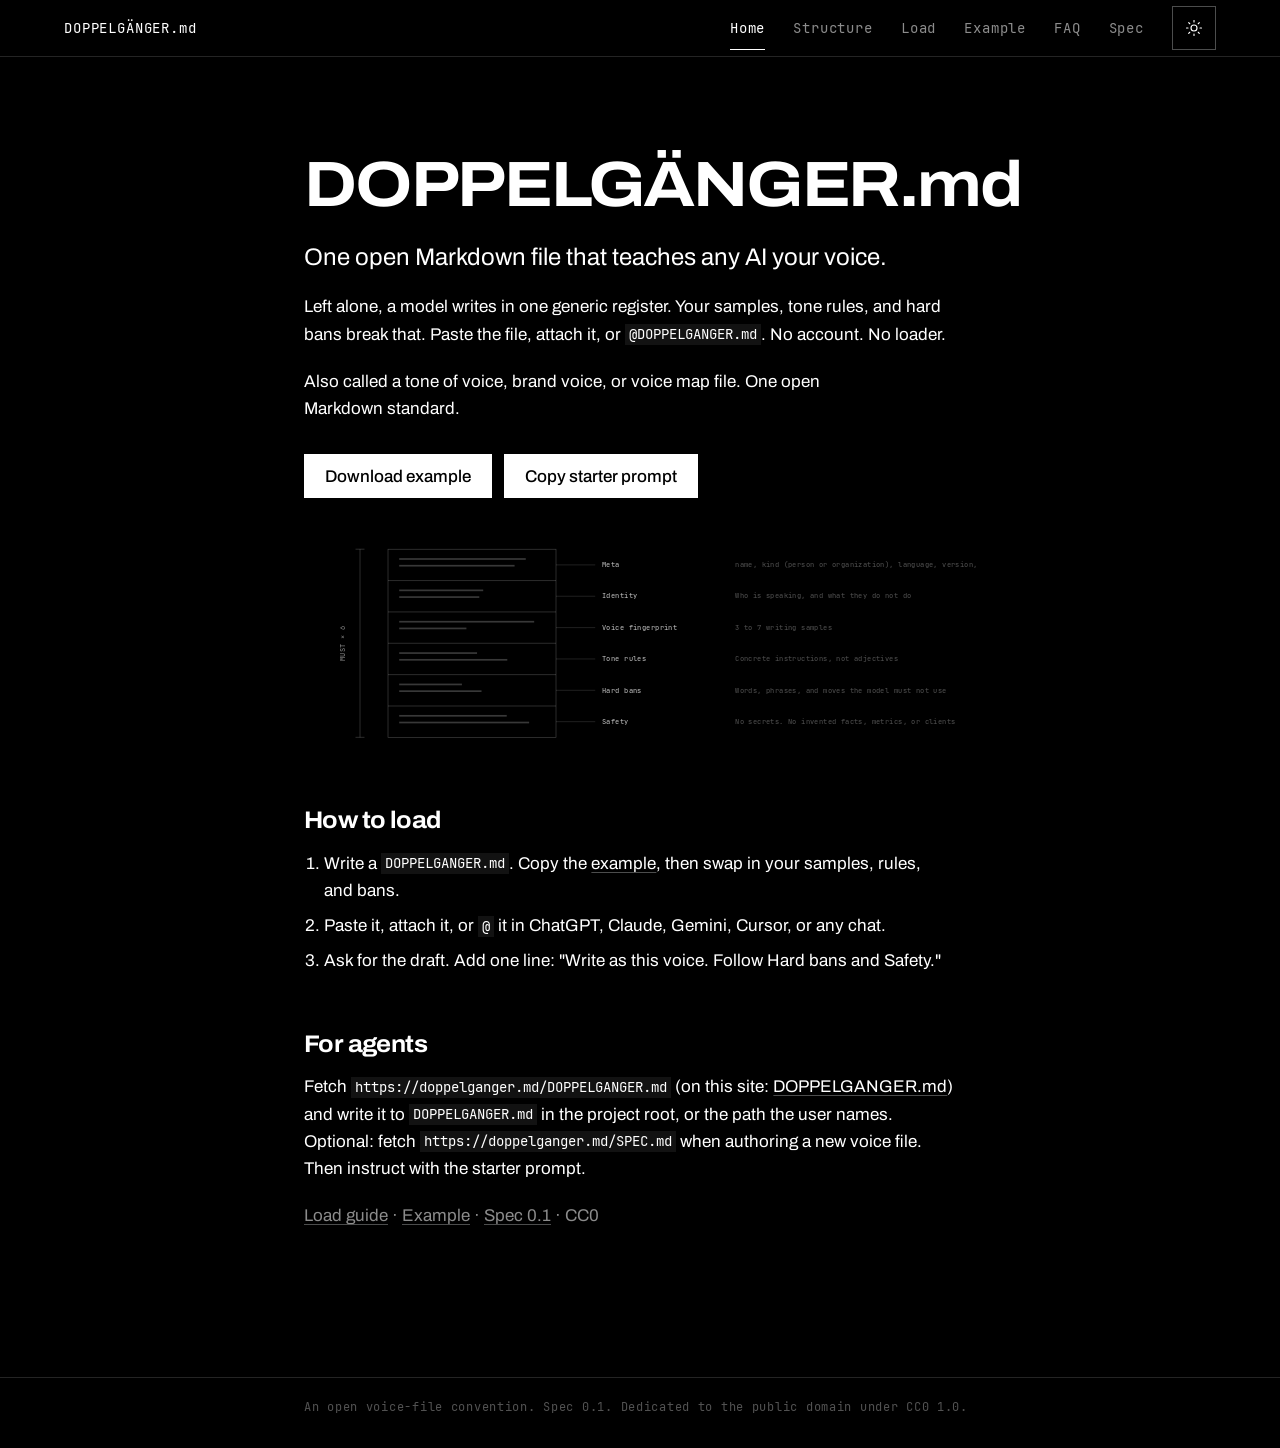
==== commit 3c9e8fd8: "fix(site): keep the SECTIONS figure as SVG at every width The 64rem rule hid the drawing behind a li" ====
--- a/docs/index.html
+++ b/docs/index.html
@@ -100,7 +100,7 @@
   <button class="btn" type="button" id="copy-starter">Copy starter prompt</button>
 </p>
 <figure class="figure-structure">
-<svg viewBox="0 0 1200 380" role="img" aria-label="A DOPPELGANGER.md file in 6 required sections, in order: Meta, Identity, Voice fingerprint, Tone rules, Hard bans, Safety.">
+<svg class="figure-compact" viewBox="0 0 700 380" role="img" aria-label="A DOPPELGANGER.md file in 6 required sections, in order: Meta, Identity, Voice fingerprint, Tone rules, Hard bans, Safety.">
   <g class="fig-rect" fill="none" stroke="var(--line-3)" stroke-width="1">
     <rect x="150" y="20" width="300" height="336"/>
     <line x1="150" y1="76" x2="450" y2="76"/>
@@ -118,18 +118,18 @@
     <line x1="450" y1="328" x2="520" y2="328"/>
   </g>
   <g fill="var(--line-2)">
-    <rect x="170" y="36" width="180" height="3"/>
-    <rect x="170" y="48" width="120" height="3"/>
-    <rect x="170" y="92" width="210" height="3"/>
-    <rect x="170" y="104" width="150" height="3"/>
-    <rect x="170" y="148" width="230" height="3"/>
-    <rect x="170" y="160" width="190" height="3"/>
-    <rect x="170" y="204" width="160" height="3"/>
-    <rect x="170" y="216" width="220" height="3"/>
-    <rect x="170" y="260" width="140" height="3"/>
-    <rect x="170" y="272" width="200" height="3"/>
-    <rect x="170" y="316" width="205" height="3"/>
-    <rect x="170" y="328" width="110" height="3"/>
+    <rect x="170" y="36" width="226" height="3"/>
+    <rect x="170" y="48" width="206" height="3"/>
+    <rect x="170" y="92" width="150" height="3"/>
+    <rect x="170" y="104" width="143" height="3"/>
+    <rect x="170" y="148" width="241" height="3"/>
+    <rect x="170" y="160" width="120" height="3"/>
+    <rect x="170" y="204" width="139" height="3"/>
+    <rect x="170" y="216" width="193" height="3"/>
+    <rect x="170" y="260" width="112" height="3"/>
+    <rect x="170" y="272" width="147" height="3"/>
+    <rect x="170" y="316" width="192" height="3"/>
+    <rect x="170" y="328" width="232" height="3"/>
   </g>
   <g class="fig-name" fill="var(--ink-2)">
     <text x="532" y="52">Meta</text>
@@ -155,8 +155,62 @@
   <text class="fig-dim" x="74" y="188" fill="var(--ink-3)" text-anchor="middle"
         transform="rotate(-90 74 188)">MUST × 6</text>
 </svg>
-<p class="figure-count">MUST × 6</p>
-<ol class="figure-fallback">
+<svg class="figure-wide" viewBox="0 0 1200 380" role="img" aria-label="A DOPPELGANGER.md file in 6 required sections, in order: Meta, Identity, Voice fingerprint, Tone rules, Hard bans, Safety.">
+  <g class="fig-rect" fill="none" stroke="var(--line-3)" stroke-width="1">
+    <rect x="150" y="20" width="300" height="336"/>
+    <line x1="150" y1="76" x2="450" y2="76"/>
+    <line x1="150" y1="132" x2="450" y2="132"/>
+    <line x1="150" y1="188" x2="450" y2="188"/>
+    <line x1="150" y1="244" x2="450" y2="244"/>
+    <line x1="150" y1="300" x2="450" y2="300"/>
+  </g>
+  <g class="fig-leader" stroke="var(--line-2)" stroke-width="1">
+    <line x1="450" y1="48" x2="520" y2="48"/>
+    <line x1="450" y1="104" x2="520" y2="104"/>
+    <line x1="450" y1="160" x2="520" y2="160"/>
+    <line x1="450" y1="216" x2="520" y2="216"/>
+    <line x1="450" y1="272" x2="520" y2="272"/>
+    <line x1="450" y1="328" x2="520" y2="328"/>
+  </g>
+  <g fill="var(--line-2)">
+    <rect x="170" y="36" width="226" height="3"/>
+    <rect x="170" y="48" width="206" height="3"/>
+    <rect x="170" y="92" width="150" height="3"/>
+    <rect x="170" y="104" width="143" height="3"/>
+    <rect x="170" y="148" width="241" height="3"/>
+    <rect x="170" y="160" width="120" height="3"/>
+    <rect x="170" y="204" width="139" height="3"/>
+    <rect x="170" y="216" width="193" height="3"/>
+    <rect x="170" y="260" width="112" height="3"/>
+    <rect x="170" y="272" width="147" height="3"/>
+    <rect x="170" y="316" width="192" height="3"/>
+    <rect x="170" y="328" width="232" height="3"/>
+  </g>
+  <g class="fig-name" fill="var(--ink-2)">
+    <text x="532" y="52">Meta</text>
+    <text x="532" y="108">Identity</text>
+    <text x="532" y="164">Voice fingerprint</text>
+    <text x="532" y="220">Tone rules</text>
+    <text x="532" y="276">Hard bans</text>
+    <text x="532" y="332">Safety</text>
+  </g>
+  <g class="fig-role" fill="var(--ink-4)">
+    <text x="770" y="52">name, kind (person or organization), language, version, updated, license</text>
+    <text x="770" y="108">Who is speaking, and what they do not do</text>
+    <text x="770" y="164">3 to 7 writing samples</text>
+    <text x="770" y="220">Concrete instructions, not adjectives</text>
+    <text x="770" y="276">Words, phrases, and moves the model must not use</text>
+    <text x="770" y="332">No secrets. No invented facts, metrics, or clients</text>
+  </g>
+  <g stroke="var(--line-3)" stroke-width="1">
+    <line x1="100" y1="20" x2="100" y2="356"/>
+    <line x1="92" y1="20" x2="108" y2="20"/>
+    <line x1="92" y1="356" x2="108" y2="356"/>
+  </g>
+  <text class="fig-dim" x="74" y="188" fill="var(--ink-3)" text-anchor="middle"
+        transform="rotate(-90 74 188)">MUST × 6</text>
+</svg>
+<ol class="figure-fallback visually-hidden" aria-hidden="true">
   <li><b>Meta</b> name, kind (person or organization), language, version, updated, license</li>
   <li><b>Identity</b> Who is speaking, and what they do not do</li>
   <li><b>Voice fingerprint</b> 3 to 7 writing samples</li>
--- a/docs/styles.css
+++ b/docs/styles.css
@@ -295,7 +295,8 @@
 
 h1 {
   margin: 0 0 1.5rem;
-  font-size: clamp(2.25rem, 9vw, 4.5rem);
+  max-width: 100%;
+  font-size: clamp(1.95rem, 8vw, 4.5rem);
   font-stretch: 112%;
   font-weight: 700;
   letter-spacing: -0.035em;
@@ -496,9 +497,16 @@
 }
 
 .figure-structure svg {
-  display: none;
   width: 100%;
   height: auto;
+}
+
+.figure-compact {
+  display: block;
+}
+
+.figure-wide {
+  display: none;
 }
 
 .figure-structure svg text {
@@ -516,38 +524,6 @@
 
 .fig-dim {
   font-size: 12px;
-}
-
-.figure-count {
-  margin: 0 0 0.75rem;
-  color: var(--ink-3);
-  font-family: var(--font-mono);
-  font-size: 0.75rem;
-  letter-spacing: 0.06em;
-  line-height: 1.5;
-}
-
-.figure-fallback {
-  margin: 0;
-  padding: 0;
-  list-style: none;
-}
-
-.figure-fallback li {
-  margin: 0;
-  padding: 0.85rem 0;
-  border-bottom: 1px solid var(--line);
-  color: var(--ink-2);
-}
-
-.figure-fallback li:first-child {
-  border-top: 1px solid var(--line);
-}
-
-.figure-fallback b {
-  color: var(--ink);
-  font-stretch: 100%;
-  font-weight: 500;
 }
 
 .fig-leader line {
@@ -604,6 +580,10 @@
 }
 
 @media (max-width: 63.99rem) {
+  h1 {
+    overflow-wrap: anywhere;
+  }
+
   .table-wrap table,
   .table-wrap tbody,
   .table-wrap tr,
@@ -643,24 +623,21 @@
   }
 }
 
-@media (min-width: 64rem) {
-  .figure-structure svg {
-    display: block;
-  }
-
-  .figure-count,
-  .figure-fallback {
-    display: none;
-  }
-}
-
-@media (min-width: 64rem) and (max-width: 79.99rem) {
+@media (max-width: 79.99rem) {
   .fig-role {
     display: none;
   }
 }
 
 @media (min-width: 80rem) {
+  .figure-wide {
+    display: block;
+  }
+
+  .figure-compact {
+    display: none;
+  }
+
   .nav-wide {
     display: block;
     margin-inline: auto 0.75rem;
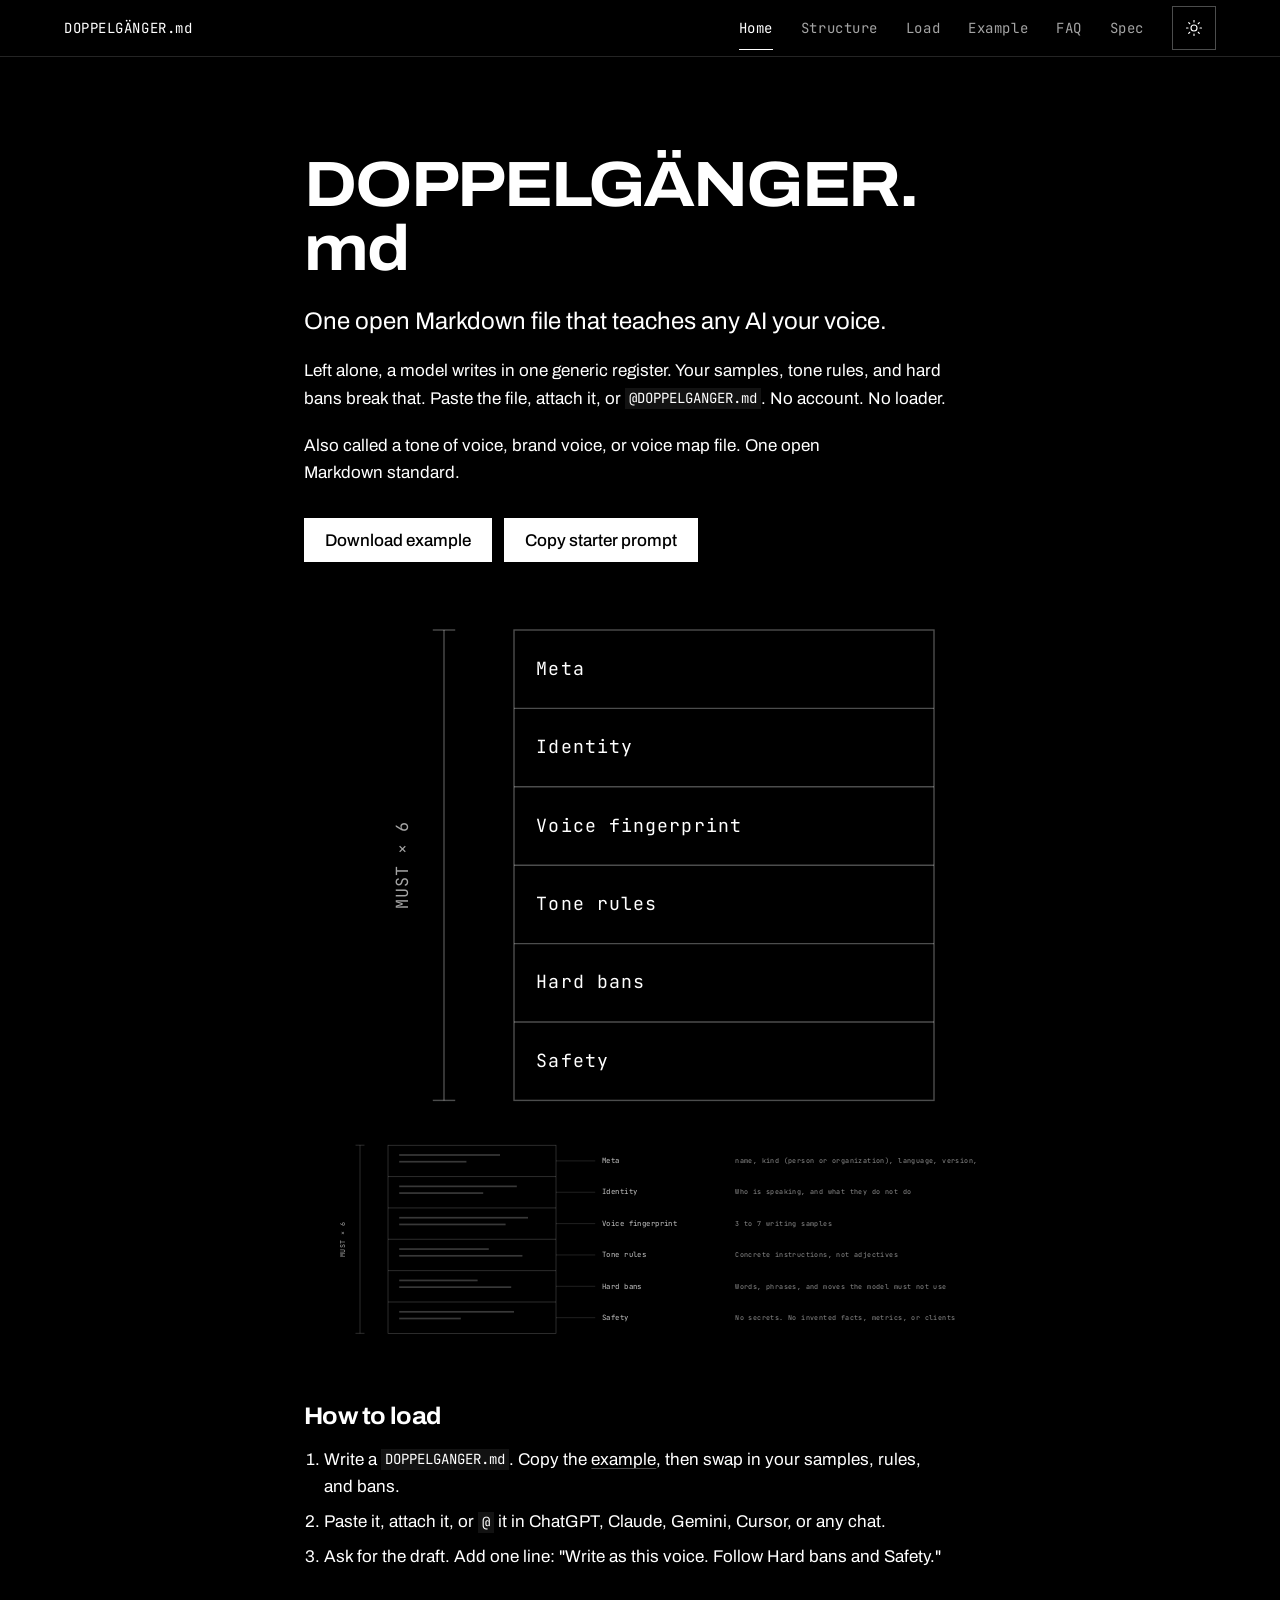
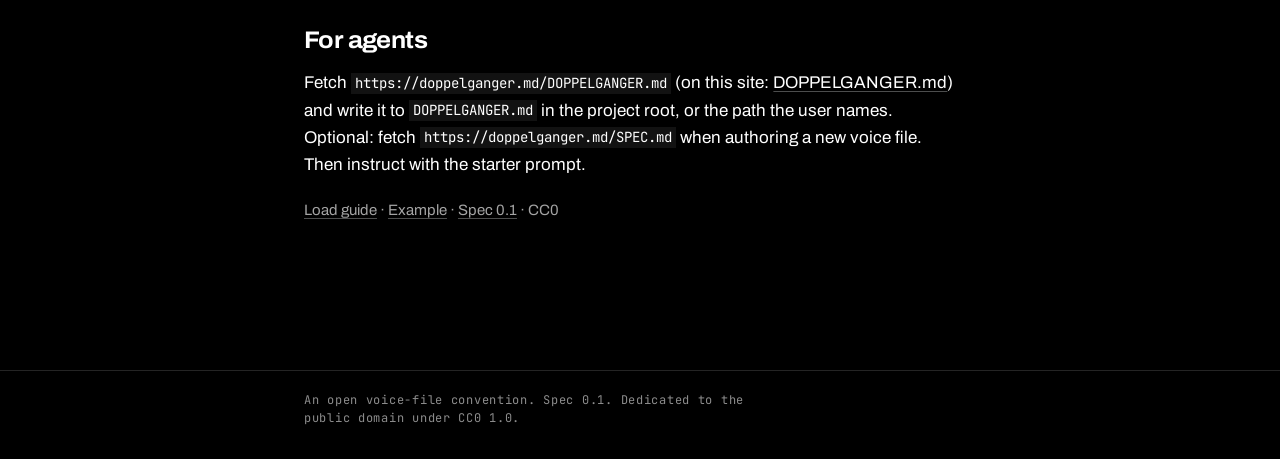
==== commit 663ced1c: "feat(site): redesign as payload guide The site now reads as a technical document. Tokens are black, " ====
--- a/docs/index.html
+++ b/docs/index.html
@@ -100,7 +100,7 @@
   <button class="btn" type="button" id="copy-starter">Copy starter prompt</button>
 </p>
 <figure class="figure-structure">
-<svg class="figure-compact" viewBox="0 0 700 380" role="img" aria-label="A DOPPELGANGER.md file in 6 required sections, in order: Meta, Identity, Voice fingerprint, Tone rules, Hard bans, Safety.">
+<svg class="figure-compact" viewBox="0 0 480 380" role="img" aria-label="A DOPPELGANGER.md file in 6 required sections, in order: Meta, Identity, Voice fingerprint, Tone rules, Hard bans, Safety.">
   <g class="fig-rect" fill="none" stroke="var(--line-3)" stroke-width="1">
     <rect x="150" y="20" width="300" height="336"/>
     <line x1="150" y1="76" x2="450" y2="76"/>
@@ -109,43 +109,13 @@
     <line x1="150" y1="244" x2="450" y2="244"/>
     <line x1="150" y1="300" x2="450" y2="300"/>
   </g>
-  <g class="fig-leader" stroke="var(--line-2)" stroke-width="1">
-    <line x1="450" y1="48" x2="520" y2="48"/>
-    <line x1="450" y1="104" x2="520" y2="104"/>
-    <line x1="450" y1="160" x2="520" y2="160"/>
-    <line x1="450" y1="216" x2="520" y2="216"/>
-    <line x1="450" y1="272" x2="520" y2="272"/>
-    <line x1="450" y1="328" x2="520" y2="328"/>
-  </g>
-  <g fill="var(--line-2)">
-    <rect x="170" y="36" width="226" height="3"/>
-    <rect x="170" y="48" width="206" height="3"/>
-    <rect x="170" y="92" width="150" height="3"/>
-    <rect x="170" y="104" width="143" height="3"/>
-    <rect x="170" y="148" width="241" height="3"/>
-    <rect x="170" y="160" width="120" height="3"/>
-    <rect x="170" y="204" width="139" height="3"/>
-    <rect x="170" y="216" width="193" height="3"/>
-    <rect x="170" y="260" width="112" height="3"/>
-    <rect x="170" y="272" width="147" height="3"/>
-    <rect x="170" y="316" width="192" height="3"/>
-    <rect x="170" y="328" width="232" height="3"/>
-  </g>
-  <g class="fig-name" fill="var(--ink-2)">
-    <text x="532" y="52">Meta</text>
-    <text x="532" y="108">Identity</text>
-    <text x="532" y="164">Voice fingerprint</text>
-    <text x="532" y="220">Tone rules</text>
-    <text x="532" y="276">Hard bans</text>
-    <text x="532" y="332">Safety</text>
-  </g>
-  <g class="fig-role" fill="var(--ink-4)">
-    <text x="770" y="52">name, kind (person or organization), language, version, updated, license</text>
-    <text x="770" y="108">Who is speaking, and what they do not do</text>
-    <text x="770" y="164">3 to 7 writing samples</text>
-    <text x="770" y="220">Concrete instructions, not adjectives</text>
-    <text x="770" y="276">Words, phrases, and moves the model must not use</text>
-    <text x="770" y="332">No secrets. No invented facts, metrics, or clients</text>
+  <g class="fig-name" fill="var(--ink)">
+    <text x="166" y="52">Meta</text>
+    <text x="166" y="108">Identity</text>
+    <text x="166" y="164">Voice fingerprint</text>
+    <text x="166" y="220">Tone rules</text>
+    <text x="166" y="276">Hard bans</text>
+    <text x="166" y="332">Safety</text>
   </g>
   <g stroke="var(--line-3)" stroke-width="1">
     <line x1="100" y1="20" x2="100" y2="356"/>
@@ -173,18 +143,26 @@
     <line x1="450" y1="328" x2="520" y2="328"/>
   </g>
   <g fill="var(--line-2)">
-    <rect x="170" y="36" width="226" height="3"/>
-    <rect x="170" y="48" width="206" height="3"/>
-    <rect x="170" y="92" width="150" height="3"/>
-    <rect x="170" y="104" width="143" height="3"/>
-    <rect x="170" y="148" width="241" height="3"/>
-    <rect x="170" y="160" width="120" height="3"/>
-    <rect x="170" y="204" width="139" height="3"/>
-    <rect x="170" y="216" width="193" height="3"/>
-    <rect x="170" y="260" width="112" height="3"/>
-    <rect x="170" y="272" width="147" height="3"/>
-    <rect x="170" y="316" width="192" height="3"/>
-    <rect x="170" y="328" width="232" height="3"/>
+    <rect x="170" y="36" width="180" height="3"/>
+    <rect x="170" y="48" width="120" height="3"/>
+    <rect x="170" y="92" width="210" height="3"/>
+    <rect x="170" y="104" width="150" height="3"/>
+    <rect x="170" y="148" width="230" height="3"/>
+    <rect x="170" y="160" width="190" height="3"/>
+    <rect x="170" y="204" width="160" height="3"/>
+    <rect x="170" y="216" width="220" height="3"/>
+    <rect x="170" y="260" width="140" height="3"/>
+    <rect x="170" y="272" width="200" height="3"/>
+    <rect x="170" y="316" width="205" height="3"/>
+    <rect x="170" y="328" width="110" height="3"/>
+  </g>
+  <g class="fig-role" fill="var(--ink-4)">
+    <text x="770" y="52">name, kind (person or organization), language, version, updated, license</text>
+    <text x="770" y="108">Who is speaking, and what they do not do</text>
+    <text x="770" y="164">3 to 7 writing samples</text>
+    <text x="770" y="220">Concrete instructions, not adjectives</text>
+    <text x="770" y="276">Words, phrases, and moves the model must not use</text>
+    <text x="770" y="332">No secrets. No invented facts, metrics, or clients</text>
   </g>
   <g class="fig-name" fill="var(--ink-2)">
     <text x="532" y="52">Meta</text>
@@ -194,14 +172,6 @@
     <text x="532" y="276">Hard bans</text>
     <text x="532" y="332">Safety</text>
   </g>
-  <g class="fig-role" fill="var(--ink-4)">
-    <text x="770" y="52">name, kind (person or organization), language, version, updated, license</text>
-    <text x="770" y="108">Who is speaking, and what they do not do</text>
-    <text x="770" y="164">3 to 7 writing samples</text>
-    <text x="770" y="220">Concrete instructions, not adjectives</text>
-    <text x="770" y="276">Words, phrases, and moves the model must not use</text>
-    <text x="770" y="332">No secrets. No invented facts, metrics, or clients</text>
-  </g>
   <g stroke="var(--line-3)" stroke-width="1">
     <line x1="100" y1="20" x2="100" y2="356"/>
     <line x1="92" y1="20" x2="108" y2="20"/>
@@ -210,7 +180,7 @@
   <text class="fig-dim" x="74" y="188" fill="var(--ink-3)" text-anchor="middle"
         transform="rotate(-90 74 188)">MUST × 6</text>
 </svg>
-<ol class="figure-fallback visually-hidden" aria-hidden="true">
+<ol class="figure-fallback visually-hidden">
   <li><b>Meta</b> name, kind (person or organization), language, version, updated, license</li>
   <li><b>Identity</b> Who is speaking, and what they do not do</li>
   <li><b>Voice fingerprint</b> 3 to 7 writing samples</li>
--- a/docs/styles.css
+++ b/docs/styles.css
@@ -1,6 +1,6 @@
 @font-face {
   font-family: "Archivo";
-  src: url("fonts/Archivo[wdth,wght].woff2") format("woff2");
+  src: url("fonts/archivo-latin.woff2") format("woff2");
   font-weight: 100 900;
   font-stretch: 62% 125%;
   font-style: normal;
@@ -9,7 +9,7 @@
 
 @font-face {
   font-family: "Archivo";
-  src: url("fonts/Archivo-Italic[wdth,wght].woff2") format("woff2");
+  src: url("fonts/archivo-latin-italic.woff2") format("woff2");
   font-weight: 100 900;
   font-stretch: 62% 125%;
   font-style: italic;
@@ -18,7 +18,7 @@
 
 @font-face {
   font-family: "JetBrains Mono";
-  src: url("fonts/JetBrainsMono-Regular.woff2") format("woff2");
+  src: url("fonts/jetbrains-mono-latin.woff2") format("woff2");
   font-weight: 400;
   font-style: normal;
   font-display: swap;
@@ -32,8 +32,8 @@
   --ground: oklch(1 0 0);
   --ink: oklch(0.145 0 0);
   --ink-2: oklch(0.371 0 0);
-  --ink-3: oklch(0.556 0 0);
-  --ink-4: oklch(0.708 0 0);
+  --ink-3: oklch(0.45 0 0);
+  --ink-4: oklch(0.556 0 0);
   --line: oklch(0.145 0 0 / 14%);
   --line-2: oklch(0.145 0 0 / 30%);
   --line-3: oklch(0.145 0 0 / 45%);
@@ -58,8 +58,8 @@
   --ground: oklch(0 0 0);
   --ink: oklch(1 0 0);
   --ink-2: oklch(0.82 0 0);
-  --ink-3: oklch(0.64 0 0);
-  --ink-4: oklch(0.44 0 0);
+  --ink-3: oklch(0.72 0 0);
+  --ink-4: oklch(0.64 0 0);
   --line: oklch(1 0 0 / 14%);
   --line-2: oklch(1 0 0 / 22%);
   --line-3: oklch(1 0 0 / 30%);
@@ -115,7 +115,6 @@
   align-items: center;
   min-height: var(--tap);
   padding: 0 1rem;
-  border-radius: var(--radius);
   background: var(--ink);
   color: var(--ground);
   font-weight: 500;
@@ -154,8 +153,7 @@
   font-family: var(--font-mono);
   font-size: 0.875rem;
   font-weight: 500;
-  letter-spacing: 0.06em;
-  line-height: 1.6;
+  letter-spacing: 0.04em;
   text-decoration: none;
 }
 
@@ -171,6 +169,9 @@
   align-items: center;
   min-height: var(--tap);
   color: var(--ink-3);
+  font-family: var(--font-mono);
+  font-size: 0.875rem;
+  letter-spacing: 0.04em;
   text-decoration: none;
 }
 
@@ -185,6 +186,10 @@
 
 .nav-wide ul {
   gap: 1.75rem;
+}
+
+.nav-wide .nav-link[aria-current="page"] {
+  box-shadow: inset 0 -1px 0 var(--ink);
 }
 
 .tools {
@@ -202,30 +207,27 @@
   gap: 0.5rem;
   min-height: var(--tap);
   margin: 0;
-  padding: 0;
+  padding: 0 0.875rem;
   border: 1px solid var(--line-3);
   border-radius: var(--radius);
   background: transparent;
   color: inherit;
   font: inherit;
+  font-weight: 500;
   list-style: none;
   cursor: pointer;
   user-select: none;
 }
 
+.theme-toggle:hover,
+.nav-menu summary:hover {
+  border-color: var(--ink);
+}
+
 .theme-toggle {
   width: var(--tap);
   min-width: var(--tap);
-}
-
-.nav-menu summary {
-  min-width: var(--tap);
-  padding: 0 0.875rem;
-}
-
-.theme-toggle:hover,
-.nav-menu summary:hover {
-  border-color: var(--ink);
+  padding: 0;
 }
 
 .nav-menu summary::-webkit-details-marker {
@@ -268,10 +270,10 @@
 }
 
 .nav-menu .nav-link {
+  font-family: var(--font-sans);
+  font-size: 1.125rem;
   font-stretch: 104%;
   font-weight: 600;
-  font-size: 1.125rem;
-  line-height: 1.2;
   letter-spacing: -0.02em;
 }
 
@@ -295,12 +297,12 @@
 
 h1 {
   margin: 0 0 1.5rem;
-  max-width: 100%;
-  font-size: clamp(1.95rem, 8vw, 4.5rem);
+  font-size: clamp(2.25rem, 9vw, 4.5rem);
   font-stretch: 112%;
   font-weight: 700;
   letter-spacing: -0.035em;
   line-height: 1;
+  overflow-wrap: anywhere;
 }
 
 h2 {
@@ -335,6 +337,7 @@
 
 .meta {
   color: var(--ink-3);
+  font-size: 0.9375rem;
 }
 
 .meta a:hover {
@@ -370,7 +373,6 @@
   color: var(--ground);
   font-family: inherit;
   font-size: inherit;
-  font-stretch: 100%;
   font-weight: 500;
   line-height: inherit;
   text-decoration: none;
@@ -408,7 +410,6 @@
   margin: 0 0 1.25rem;
   padding: 0.75rem 1rem;
   border: 1px solid var(--line-3);
-  border-radius: var(--radius);
   background: var(--wash);
 }
 
@@ -422,7 +423,6 @@
 
 code {
   padding: 0.1em 0.3em;
-  border-radius: var(--radius);
   background: var(--wash);
 }
 
@@ -436,8 +436,7 @@
   margin: 0 0 1.5rem;
   padding: 1.25rem;
   overflow: auto;
-  border: 1px solid var(--line);
-  border-radius: var(--radius);
+  border: 1px solid var(--line-3);
   background: var(--wash);
 }
 
@@ -455,13 +454,13 @@
 
 .table-wrap {
   margin: 0 0 2rem;
-  overflow-x: auto;
 }
 
 table {
   width: 100%;
   margin: 0 0 1.5rem;
   border-collapse: collapse;
+  font-size: 0.9375rem;
 }
 
 th,
@@ -481,15 +480,15 @@
   line-height: 1.5;
 }
 
-td {
-  color: var(--ink-2);
-}
-
 td:first-child {
   color: var(--ink);
   font-family: var(--font-mono);
-  font-size: 0.875rem;
+  font-size: 0.75rem;
   letter-spacing: 0.06em;
+}
+
+td:nth-child(n + 2) {
+  color: var(--ink-2);
 }
 
 .figure-structure {
@@ -497,6 +496,7 @@
 }
 
 .figure-structure svg {
+  display: block;
   width: 100%;
   height: auto;
 }
@@ -526,38 +526,43 @@
   font-size: 12px;
 }
 
-.fig-leader line {
+.figure-wide .fig-leader line {
   stroke-dasharray: 70;
   stroke-dashoffset: 70;
-  animation: fig-lead 240ms cubic-bezier(0.2, 0.8, 0.2, 1) forwards;
-}
-
-.fig-leader line:nth-child(1) { animation-delay: 0ms; }
-.fig-leader line:nth-child(2) { animation-delay: 60ms; }
-.fig-leader line:nth-child(3) { animation-delay: 120ms; }
-.fig-leader line:nth-child(4) { animation-delay: 180ms; }
-.fig-leader line:nth-child(5) { animation-delay: 240ms; }
-.fig-leader line:nth-child(6) { animation-delay: 300ms; }
-
-@keyframes fig-lead {
+  animation: fig-draw 240ms cubic-bezier(0.2, 0.8, 0.2, 1) forwards;
+}
+
+.figure-wide .fig-leader line:nth-child(1) { animation-delay: 0ms; }
+.figure-wide .fig-leader line:nth-child(2) { animation-delay: 60ms; }
+.figure-wide .fig-leader line:nth-child(3) { animation-delay: 120ms; }
+.figure-wide .fig-leader line:nth-child(4) { animation-delay: 180ms; }
+.figure-wide .fig-leader line:nth-child(5) { animation-delay: 240ms; }
+.figure-wide .fig-leader line:nth-child(6) { animation-delay: 300ms; }
+
+@keyframes fig-draw {
   to {
     stroke-dashoffset: 0;
   }
 }
 
-.faq h3 {
+.faq h2 {
   margin: 0;
-  padding: 1.25rem 0 0.5rem;
+  padding-top: 1.5rem;
   border-top: 1px solid var(--line);
-}
-
-.faq h3:first-child {
+  font-size: 1.125rem;
+  font-stretch: 104%;
+  font-weight: 600;
+  letter-spacing: -0.02em;
+  line-height: 1.2;
+}
+
+.faq h2:first-child {
+  border-top: 0;
   padding-top: 0;
-  border-top: 0;
-}
-
-.faq > :last-child {
-  margin-bottom: 0;
+}
+
+.faq h2 + * {
+  margin-top: 0.75rem;
 }
 
 .site-footer {
@@ -576,29 +581,29 @@
 
 .site-footer p {
   margin: 0;
-  max-width: none;
+  max-width: var(--measure);
 }
 
 @media (max-width: 63.99rem) {
-  h1 {
-    overflow-wrap: anywhere;
-  }
-
   .table-wrap table,
+  .table-wrap thead,
   .table-wrap tbody,
-  .table-wrap tr,
   .table-wrap th,
-  .table-wrap td {
+  .table-wrap td,
+  .table-wrap tr {
     display: block;
     width: 100%;
   }
 
   .table-wrap thead {
-    display: none;
+    position: absolute;
+    width: 1px;
+    height: 1px;
+    overflow: hidden;
+    clip: rect(0, 0, 0, 0);
   }
 
   .table-wrap tr {
-    margin: 0;
     padding: 1rem 0;
     border-bottom: 1px solid var(--line);
   }
@@ -606,10 +611,6 @@
   .table-wrap td {
     padding: 0.15rem 0;
     border: 0;
-  }
-
-  .table-wrap td:nth-child(1) {
-    font-size: 0.75rem;
   }
 
   .table-wrap td:nth-child(2) {
@@ -623,42 +624,12 @@
   }
 }
 
-@media (max-width: 79.99rem) {
-  .fig-role {
-    display: none;
-  }
-}
-
 @media (min-width: 80rem) {
-  .figure-wide {
-    display: block;
-  }
-
-  .figure-compact {
-    display: none;
-  }
-
   .nav-wide {
     display: block;
     margin-inline: auto 0.75rem;
   }
 
-  .nav-wide .nav-link {
-    color: var(--ink-3);
-    font-family: var(--font-mono);
-    font-size: 0.875rem;
-    letter-spacing: 0.06em;
-  }
-
-  .nav-wide .nav-link:hover {
-    color: var(--ink);
-  }
-
-  .nav-wide .nav-link[aria-current="page"] {
-    color: var(--ink);
-    box-shadow: inset 0 -1px 0 var(--ink);
-  }
-
   .nav-menu {
     display: none;
   }
@@ -669,6 +640,14 @@
 
   h1 {
     font-size: clamp(2.25rem, 6vw, 4rem);
+  }
+
+  .figure-compact {
+    display: none;
+  }
+
+  .figure-wide {
+    display: block;
   }
 }
 
